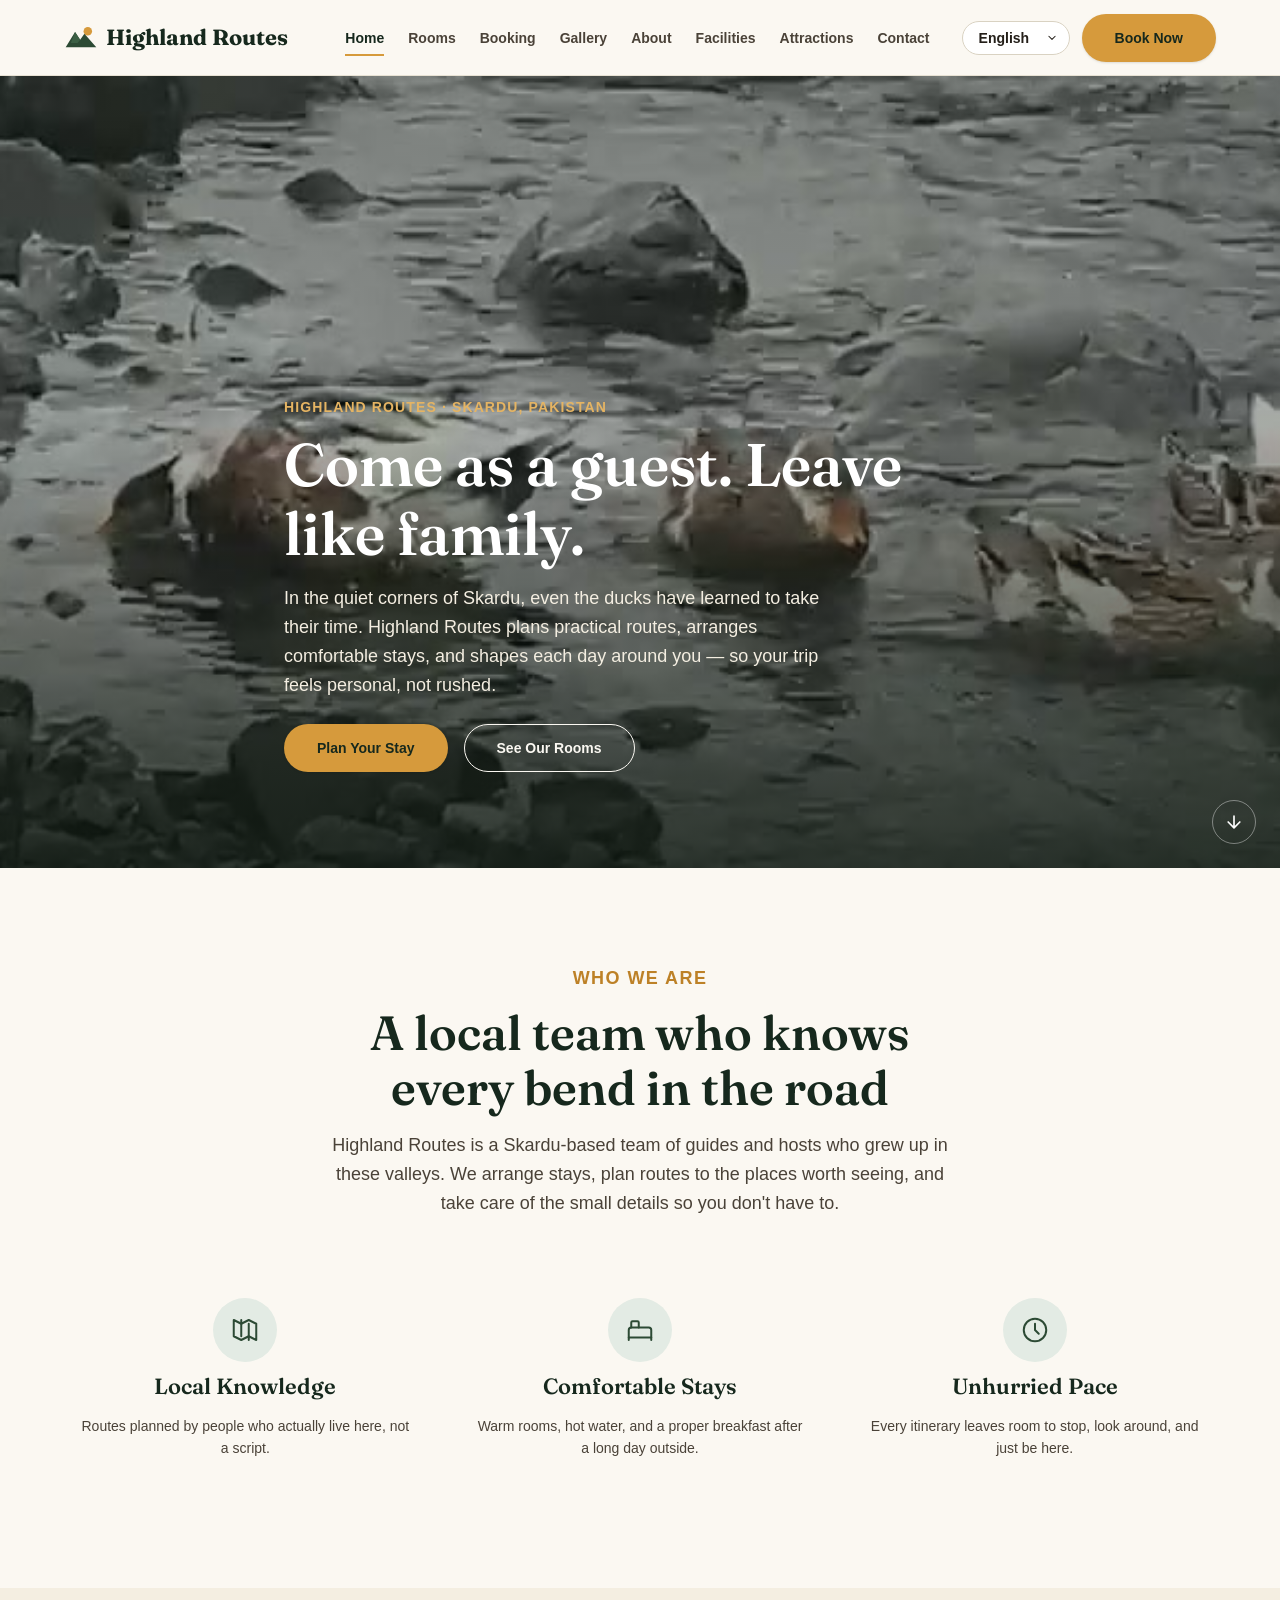
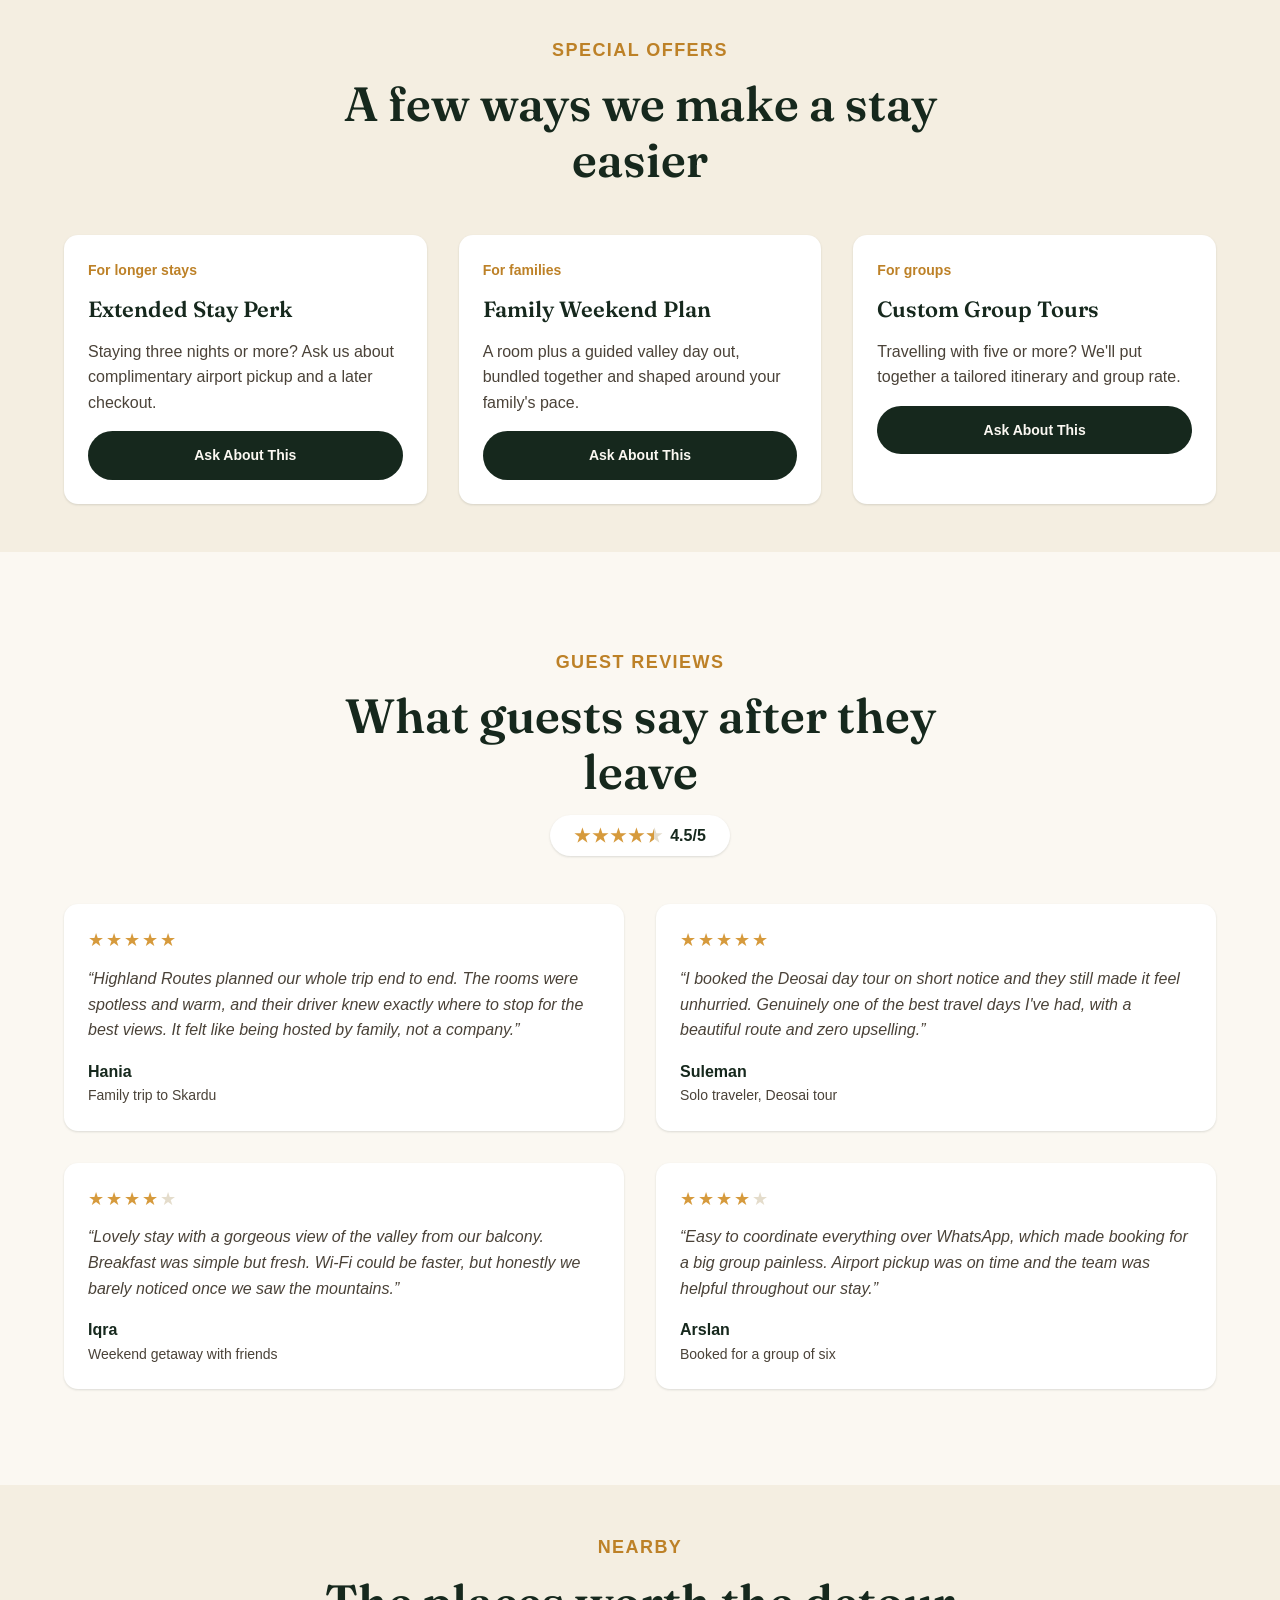
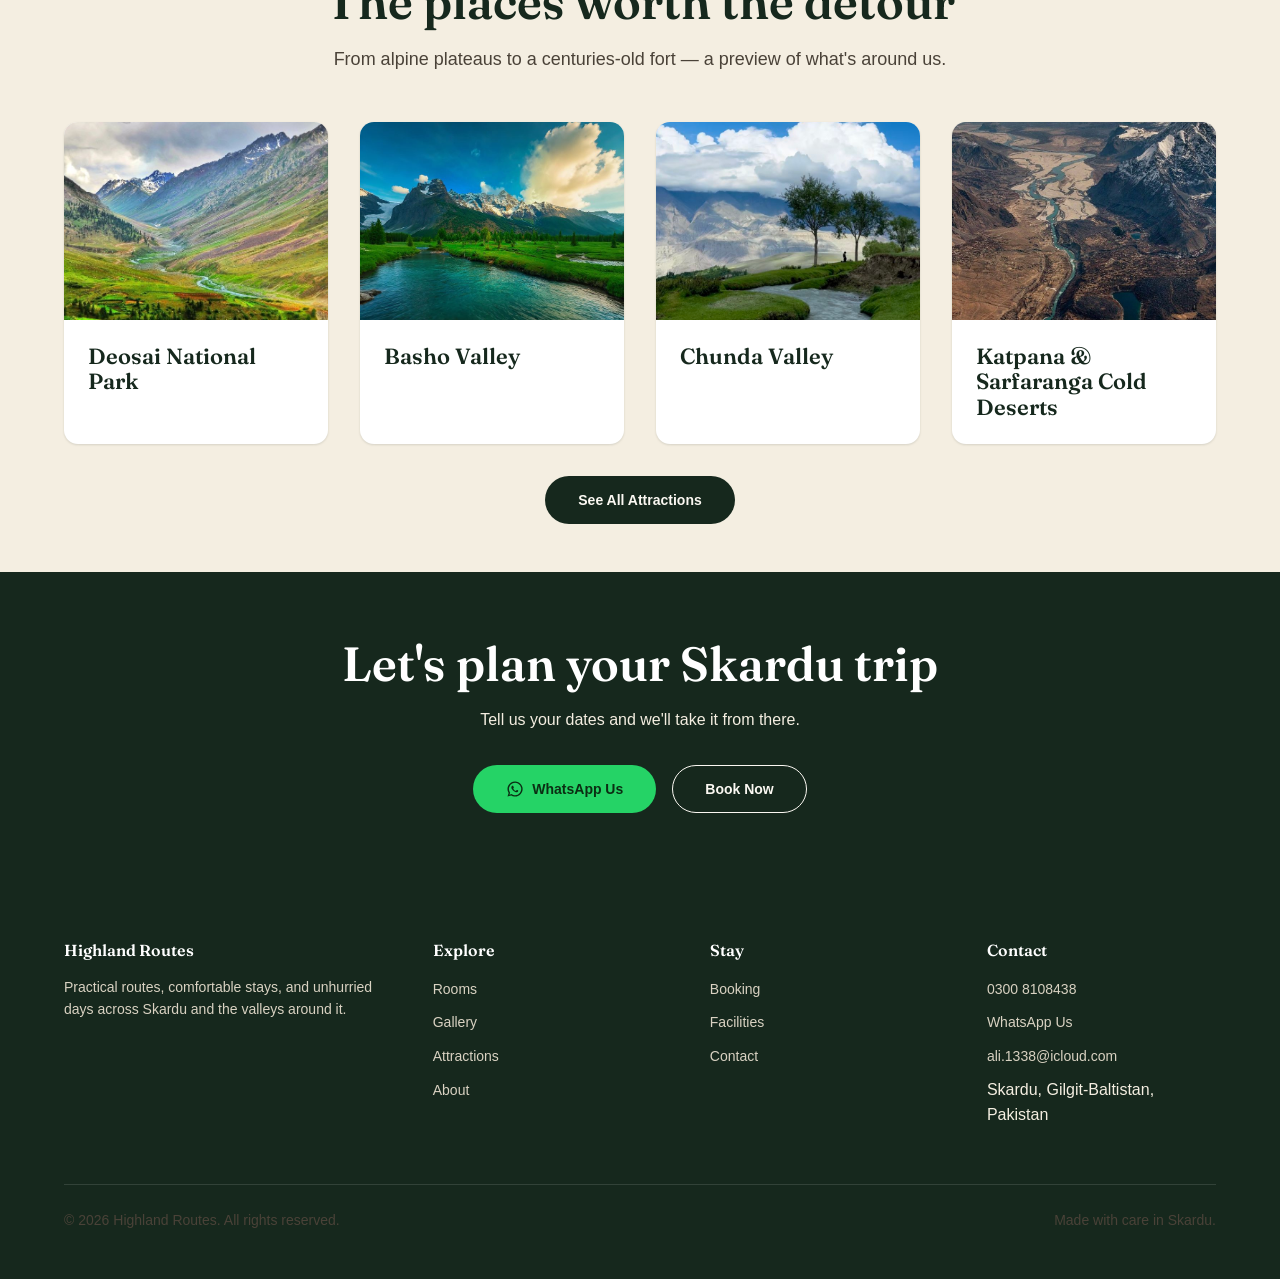
==== index.html @ 9295f73f "Add files via upload" ====
<!DOCTYPE html>
<html lang="en" dir="ltr">
<head>
<meta charset="UTF-8">
<meta name="viewport" content="width=device-width, initial-scale=1">
<title>Highland Routes — Skardu Tours &amp; Guesthouse, Gilgit-Baltistan</title>
<meta name="description" content="Highland Routes plans practical tours and comfortable stays across Skardu, Gilgit-Baltistan — from Deosai National Park to Upper Kachura Lake.">
<link rel="canonical" href="https://www.highlandroutes.example/index.html">
<meta property="og:type" content="website">
<meta property="og:site_name" content="Highland Routes">
<meta property="og:title" content="Highland Routes — Skardu Tours & Guesthouse, Gilgit-Baltistan">
<meta property="og:description" content="Highland Routes plans practical tours and comfortable stays across Skardu, Gilgit-Baltistan — from Deosai National Park to Upper Kachura Lake.">
<meta property="og:image" content="https://www.highlandroutes.example/assets/images/og/og-default.jpg">
<meta property="og:url" content="https://www.highlandroutes.example/index.html">
<meta property="og:locale" content="en_PK">
<meta name="twitter:card" content="summary_large_image">
<meta name="twitter:title" content="Highland Routes — Skardu Tours & Guesthouse, Gilgit-Baltistan">
<meta name="twitter:description" content="Highland Routes plans practical tours and comfortable stays across Skardu, Gilgit-Baltistan — from Deosai National Park to Upper Kachura Lake.">
<meta name="twitter:image" content="https://www.highlandroutes.example/assets/images/og/og-default.jpg">
<script type="application/ld+json">
{
  "@context": "https://schema.org",
  "@type": ["LodgingBusiness", "TravelAgency"],
  "name": "Highland Routes",
  "description": "Highland Routes plans practical tours and comfortable stays across Skardu, Gilgit-Baltistan.",
  "image": "https://www.highlandroutes.example/assets/images/og/og-default.jpg",
  "telephone": "+92-300-8108438",
  "email": "ali.1338@icloud.com",
  "priceRange": "$$",
  "address": {
    "@type": "PostalAddress",
    "addressLocality": "Skardu",
    "addressRegion": "Gilgit-Baltistan",
    "addressCountry": "PK"
  },
  "url": "https://www.highlandroutes.example/"
}
</script>
<link rel="icon" type="image/svg+xml" href="data:image/svg+xml,%3Csvg xmlns='http://www.w3.org/2000/svg' viewBox='0 0 40 40'%3E%3Crect width='40' height='40' rx='8' fill='%232c4a34'/%3E%3Cpath d='M4 30L15 14L20 21L25 15L36 30H4Z' fill='%23d69a3c'/%3E%3C/svg%3E">
<link rel="preconnect" href="https://fonts.googleapis.com">
<link rel="preconnect" href="https://fonts.gstatic.com" crossorigin>
<link href="https://fonts.googleapis.com/css2?family=Fraunces:opsz,wght@9..144,500;9..144,600;9..144,700&display=swap" rel="stylesheet">
<link rel="stylesheet" href="assets/css/variables.css">
<link rel="stylesheet" href="assets/css/base.css">
<link rel="stylesheet" href="assets/css/layout.css">
<link rel="stylesheet" href="assets/css/components.css">
<link rel="stylesheet" href="assets/css/animations.css">
<link rel="stylesheet" href="assets/css/rtl.css">
</head>
<body>

<!-- SHARED:HEADER:START -->
<a class="skip-link" href="#main" data-i18n="common.skipToContent">Skip to content</a>
<header class="site-header" id="site-header">
  <div class="container">
    <a href="index.html" class="brand">
      <svg class="brand-mark" viewBox="0 0 40 40" fill="none" xmlns="http://www.w3.org/2000/svg" aria-hidden="true">
        <circle cx="28" cy="12" r="5" fill="var(--color-amber-500)"></circle>
        <path d="M2 31L13 13L19 22L24 15L38 31H2Z" fill="var(--color-forest-700)"></path>
        <path d="M13 13L19 22L16 26L8 26L13 13Z" fill="var(--color-forest-600)"></path>
      </svg>
      <span data-i18n="common.siteName">Highland Routes</span>
    </a>

    <nav class="main-nav" id="main-nav">
      <ul class="nav-list">
        <li><a href="index.html" aria-current="page" data-i18n="nav.home">Home</a></li>
        <li><a href="rooms.html" data-i18n="nav.rooms">Rooms</a></li>
        <li><a href="booking.html" data-i18n="nav.booking">Booking</a></li>
        <li><a href="gallery.html" data-i18n="nav.gallery">Gallery</a></li>
        <li><a href="about.html" data-i18n="nav.about">About</a></li>
        <li><a href="facilities.html" data-i18n="nav.facilities">Facilities</a></li>
        <li><a href="attractions.html" data-i18n="nav.attractions">Attractions</a></li>
        <li><a href="contact.html" data-i18n="nav.contact">Contact</a></li>
      </ul>
      <div class="nav-actions">
        <select class="lang-select" id="lang-select" aria-label="Choose language">
          <option value="en">English</option>
          <option value="ur">اردو</option>
          <option value="pa">پنجابی</option>
          <option value="ps">پښتو</option>
          <option value="hi">हिन्दी</option>
          <option value="de">Deutsch</option>
          <option value="fr">Français</option>
          <option value="zh">中文</option>
          <option value="ar">العربية</option>
        </select>
        <a href="booking.html" class="btn btn-primary" data-i18n="common.bookNow">Book Now</a>
      </div>
    </nav>

    <button class="nav-toggle" id="nav-toggle" type="button" aria-expanded="false" aria-controls="main-nav" aria-label="Menu">
      <svg viewBox="0 0 24 24" fill="none" stroke="currentColor" stroke-width="2" stroke-linecap="round"><line x1="3" y1="6" x2="21" y2="6"></line><line x1="3" y1="12" x2="21" y2="12"></line><line x1="3" y1="18" x2="21" y2="18"></line></svg>
    </button>
  </div>
</header>
<!-- SHARED:HEADER:END -->

<main id="main">

  <section class="hero">
    <video class="hero-video" autoplay muted loop playsinline poster="assets/images/hero/hero-poster.jpg">
      <source src="assets/video/hero-ducks.mp4" type="video/mp4">
    </video>
    <div class="hero-overlay"></div>
    <div class="container hero-content hero-fade-in">
      <p class="eyebrow" data-i18n="home.heroEyebrow">Highland Routes · Skardu, Pakistan</p>
      <h1 data-i18n="home.heroHeadline">Come as a guest. Leave like family.</h1>
      <p class="hero-sub" data-i18n="home.heroSub">In the quiet corners of Skardu, even the ducks have learned to take their time. Highland Routes plans practical routes, arranges comfortable stays, and shapes each day around you — so your trip feels personal, not rushed.</p>
      <div class="hero-actions">
        <a href="booking.html" class="btn btn-primary" data-i18n="common.planStay">Plan Your Stay</a>
        <a href="rooms.html" class="btn btn-outline" data-i18n="common.seeRooms">See Our Rooms</a>
      </div>
    </div>
    <a href="#intro" class="scroll-cue" aria-label="Scroll down">
      <svg viewBox="0 0 24 24" fill="none" stroke="currentColor" stroke-width="2" stroke-linecap="round" stroke-linejoin="round"><path d="M12 5v14M5 12l7 7 7-7"></path></svg>
    </a>
  </section>

  <section class="section" id="intro">
    <div class="container">
      <div class="section-heading reveal">
        <p class="eyebrow" data-i18n="home.introEyebrow">Who we are</p>
        <h2 data-i18n="home.introTitle">A local team who knows every bend in the road</h2>
        <p data-i18n="home.introBody">Highland Routes is a Skardu-based team of guides and hosts who grew up in these valleys. We arrange stays, plan routes to the places worth seeing, and take care of the small details so you don't have to.</p>
      </div>
      <div class="grid grid-3">
        <div class="icon-tile reveal">
          <div class="icon-wrap">
            <svg viewBox="0 0 24 24" fill="none" stroke="currentColor" stroke-width="1.6" stroke-linecap="round" stroke-linejoin="round"><path d="M9 20l-6-3V4l6 3 6-3 6 3v13l-6-3-6 3z"></path><path d="M9 4v13M15 7v13"></path></svg>
          </div>
          <h4 data-i18n="home.value1Title">Local Knowledge</h4>
          <p data-i18n="home.value1Body">Routes planned by people who actually live here, not a script.</p>
        </div>
        <div class="icon-tile reveal reveal-delay-1">
          <div class="icon-wrap">
            <svg viewBox="0 0 24 24" fill="none" stroke="currentColor" stroke-width="1.6" stroke-linecap="round" stroke-linejoin="round"><path d="M3 18v-6a2 2 0 012-2h14a2 2 0 012 2v6"></path><path d="M3 18h18M5 10V6a1 1 0 011-1h4a1 1 0 011 1v4M3 18v2M21 18v2"></path></svg>
          </div>
          <h4 data-i18n="home.value2Title">Comfortable Stays</h4>
          <p data-i18n="home.value2Body">Warm rooms, hot water, and a proper breakfast after a long day outside.</p>
        </div>
        <div class="icon-tile reveal reveal-delay-2">
          <div class="icon-wrap">
            <svg viewBox="0 0 24 24" fill="none" stroke="currentColor" stroke-width="1.6" stroke-linecap="round" stroke-linejoin="round"><circle cx="12" cy="12" r="9"></circle><path d="M12 7v5l3 3"></path></svg>
          </div>
          <h4 data-i18n="home.value3Title">Unhurried Pace</h4>
          <p data-i18n="home.value3Body">Every itinerary leaves room to stop, look around, and just be here.</p>
        </div>
      </div>
    </div>
  </section>

  <section class="section section-tight" id="offers" style="background:var(--color-cream-100);">
    <div class="container">
      <div class="section-heading reveal">
        <p class="eyebrow" data-i18n="home.offersEyebrow">Special Offers</p>
        <h2 data-i18n="home.offersTitle">A few ways we make a stay easier</h2>
      </div>
      <div class="grid grid-3">
        <div class="card reveal">
          <div class="card-body">
            <p class="card-eyebrow" data-i18n="home.offer1Eyebrow">For longer stays</p>
            <h4 data-i18n="home.offer1Title">Extended Stay Perk</h4>
            <p data-i18n="home.offer1Body">Staying three nights or more? Ask us about complimentary airport pickup and a later checkout.</p>
            <a href="contact.html" class="btn btn-dark btn-block" data-i18n="common.askUs">Ask About This</a>
          </div>
        </div>
        <div class="card reveal reveal-delay-1">
          <div class="card-body">
            <p class="card-eyebrow" data-i18n="home.offer2Eyebrow">For families</p>
            <h4 data-i18n="home.offer2Title">Family Weekend Plan</h4>
            <p data-i18n="home.offer2Body">A room plus a guided valley day out, bundled together and shaped around your family's pace.</p>
            <a href="contact.html" class="btn btn-dark btn-block" data-i18n="common.askUs">Ask About This</a>
          </div>
        </div>
        <div class="card reveal reveal-delay-2">
          <div class="card-body">
            <p class="card-eyebrow" data-i18n="home.offer3Eyebrow">For groups</p>
            <h4 data-i18n="home.offer3Title">Custom Group Tours</h4>
            <p data-i18n="home.offer3Body">Travelling with five or more? We'll put together a tailored itinerary and group rate.</p>
            <a href="contact.html" class="btn btn-dark btn-block" data-i18n="common.askUs">Ask About This</a>
          </div>
        </div>
      </div>
    </div>
  </section>

  <section class="section" id="reviews">
    <div class="container">
      <div class="section-heading reveal">
        <p class="eyebrow" data-i18n="home.reviewsEyebrow">Guest Reviews</p>
        <h2 data-i18n="home.reviewsTitle">What guests say after they leave</h2>
        <div class="rating-badge" id="rating-summary">
          <span class="stars" id="rating-stars"></span>
          <span><span id="rating-number">4.5</span>/5</span>
        </div>
      </div>
      <div class="grid grid-2" id="reviews-grid"></div>
    </div>
  </section>

  <section class="section section-tight" id="attractions-teaser" style="background:var(--color-cream-100);">
    <div class="container">
      <div class="section-heading reveal">
        <p class="eyebrow" data-i18n="home.attractionsEyebrow">Nearby</p>
        <h2 data-i18n="home.attractionsTitle">The places worth the detour</h2>
        <p data-i18n="home.attractionsBody">From alpine plateaus to a centuries-old fort — a preview of what's around us.</p>
      </div>
      <div class="grid grid-4" id="attractions-teaser-grid"></div>
      <div style="text-align:center; margin-top: var(--space-6);">
        <a href="attractions.html" class="btn btn-dark" data-i18n="common.seeAllAttractions">See All Attractions</a>
      </div>
    </div>
  </section>

  <section class="cta-band">
    <div class="container reveal">
      <h2 data-i18n="home.ctaTitle">Let's plan your Skardu trip</h2>
      <p data-i18n="home.ctaBody">Tell us your dates and we'll take it from there.</p>
      <div class="hero-actions" style="justify-content:center;">
        <a href="https://wa.me/923008108438" target="_blank" rel="noopener" class="btn btn-whatsapp">
          <svg viewBox="0 0 24 24" fill="currentColor"><path d="M12 2a10 10 0 00-8.5 15.2L2 22l4.9-1.5A10 10 0 1012 2zm0 18.2a8.2 8.2 0 01-4.2-1.2l-.3-.2-3 1 1-2.9-.2-.3A8.2 8.2 0 1112 20.2zm4.5-6.1c-.2-.1-1.4-.7-1.7-.8-.2-.1-.4-.1-.6.1-.2.2-.6.8-.8 1-.1.2-.3.2-.5.1-.2-.1-1-.4-1.9-1.2-.7-.6-1.2-1.4-1.3-1.6-.1-.2 0-.4.1-.5l.4-.4c.1-.1.2-.3.2-.4.1-.2 0-.3 0-.4-.1-.1-.6-1.4-.8-1.9-.2-.5-.4-.4-.6-.4h-.5c-.2 0-.4.1-.6.3-.2.2-.8.8-.8 1.9 0 1.1.8 2.2.9 2.4.1.2 1.6 2.4 3.8 3.4.5.2.9.4 1.3.5.5.2 1 .1 1.4.1.4-.1 1.4-.6 1.6-1.1.2-.5.2-1 .1-1.1-.1-.1-.2-.2-.5-.3z"></path></svg>
          <span data-i18n="common.whatsappUs">WhatsApp Us</span>
        </a>
        <a href="booking.html" class="btn btn-outline" data-i18n="common.bookNow">Book Now</a>
      </div>
    </div>
  </section>

</main>

<!-- SHARED:FOOTER:START -->
<footer class="site-footer">
  <div class="container">
    <div class="footer-grid">
      <div>
        <h4 data-i18n="common.siteName">Highland Routes</h4>
        <p data-i18n="footer.blurb">Practical routes, comfortable stays, and unhurried days across Skardu and the valleys around it.</p>
      </div>
      <div>
        <h4 data-i18n="footer.explore">Explore</h4>
        <ul class="footer-links">
          <li><a href="rooms.html" data-i18n="nav.rooms">Rooms</a></li>
          <li><a href="gallery.html" data-i18n="nav.gallery">Gallery</a></li>
          <li><a href="attractions.html" data-i18n="nav.attractions">Attractions</a></li>
          <li><a href="about.html" data-i18n="nav.about">About</a></li>
        </ul>
      </div>
      <div>
        <h4 data-i18n="footer.stay">Stay</h4>
        <ul class="footer-links">
          <li><a href="booking.html" data-i18n="nav.booking">Booking</a></li>
          <li><a href="facilities.html" data-i18n="nav.facilities">Facilities</a></li>
          <li><a href="contact.html" data-i18n="nav.contact">Contact</a></li>
        </ul>
      </div>
      <div>
        <h4 data-i18n="footer.contact">Contact</h4>
        <ul class="footer-links">
          <li><a href="tel:+923008108438" class="keep-ltr">0300 8108438</a></li>
          <li><a href="https://wa.me/923008108438" target="_blank" rel="noopener" data-i18n="common.whatsappUs">WhatsApp Us</a></li>
          <li><a href="mailto:ali.1338@icloud.com" class="keep-ltr">ali.1338@icloud.com</a></li>
          <li data-i18n="footer.location">Skardu, Gilgit-Baltistan, Pakistan</li>
        </ul>
      </div>
    </div>
    <div class="footer-bottom">
      <p>&copy; <span id="footer-year">2026</span> <span data-i18n="common.siteName">Highland Routes</span>. <span data-i18n="footer.rights">All rights reserved.</span></p>
      <p data-i18n="footer.madeWith">Made with care in Skardu.</p>
    </div>
  </div>
</footer>
<!-- SHARED:FOOTER:END -->

<script src="assets/js/site-config.js"></script>
<script src="assets/js/data/rooms-data.js"></script>
<script src="assets/js/data/attractions-data.js"></script>
<script src="assets/js/data/reviews-data.js"></script>
<script src="assets/js/media-helpers.js"></script>
<script src="assets/js/reviews.js"></script>
<script src="assets/js/attractions.js"></script>
<script src="assets/js/main.js"></script>
<script src="assets/js/i18n/en.js"></script>
<script src="assets/js/i18n/ur.js"></script>
<script src="assets/js/i18n/pa.js"></script>
<script src="assets/js/i18n/ps.js"></script>
<script src="assets/js/i18n/hi.js"></script>
<script src="assets/js/i18n/de.js"></script>
<script src="assets/js/i18n/fr.js"></script>
<script src="assets/js/i18n/zh.js"></script>
<script src="assets/js/i18n/ar.js"></script>
<script src="assets/js/i18n.js"></script>
</body>
</html>
---- assets/css/variables.css ----
:root {
  /* Brand palette — deep alpine forest + warm sunset amber + cream */
  --color-forest-900: #16281d;
  --color-forest-800: #1f3627;
  --color-forest-700: #2c4a34;
  --color-forest-600: #3b5f44;
  --color-forest-500: #4f7859;
  --color-forest-100: #e3ebe4;

  --color-amber-700: #9c6a1f;
  --color-amber-600: #bd8127;
  --color-amber-500: #d69a3c;
  --color-amber-400: #e5b463;
  --color-amber-100: #faf0dd;

  --color-cream-50: #fbf8f2;
  --color-cream-100: #f4eee1;
  --color-cream-200: #ece3d0;

  --color-ink-900: #241f19;
  --color-ink-700: #4a4238;
  --color-ink-500: #6f6656;
  --color-stone-300: #d9d2c2;
  --color-stone-200: #e8e2d4;

  --color-white: #ffffff;
  --color-success: #3b6b4a;
  --color-star: #d69a3c;
  --color-star-empty: #e4dccb;

  /* Typography */
  --font-display: "Fraunces", Georgia, "Iowan Old Style", "Palatino Linotype", serif;
  --font-body: -apple-system, BlinkMacSystemFont, "Segoe UI", Roboto, Helvetica, Arial, sans-serif;

  --fs-sm: 0.875rem;
  --fs-base: 1rem;
  --fs-md: 1.125rem;
  --fs-lg: 1.375rem;
  --fs-xl: 1.75rem;
  --fs-2xl: 2.25rem;
  --fs-3xl: 3rem;
  --fs-4xl: 3.75rem;

  /* Spacing scale (4px base) */
  --space-1: 0.25rem;
  --space-2: 0.5rem;
  --space-3: 0.75rem;
  --space-4: 1rem;
  --space-5: 1.5rem;
  --space-6: 2rem;
  --space-7: 3rem;
  --space-8: 4rem;
  --space-9: 6rem;
  --space-10: 8rem;

  /* Shape */
  --radius-sm: 8px;
  --radius-md: 14px;
  --radius-lg: 24px;
  --radius-full: 999px;

  /* Shadow — warm-tinted, never pure black */
  --shadow-sm: 0 1px 3px rgba(22, 40, 29, 0.08), 0 1px 2px rgba(22, 40, 29, 0.06);
  --shadow-md: 0 8px 24px rgba(22, 40, 29, 0.10), 0 2px 6px rgba(22, 40, 29, 0.06);
  --shadow-lg: 0 20px 48px rgba(22, 40, 29, 0.16), 0 6px 16px rgba(22, 40, 29, 0.08);

  /* Layout */
  --container-max: 1200px;
  --header-height: 76px;
  --transition-fast: 160ms ease;
  --transition-base: 260ms ease;
  --transition-slow: 420ms cubic-bezier(0.22, 1, 0.36, 1);
}
---- assets/css/base.css ----
*, *::before, *::after {
  box-sizing: border-box;
}

html {
  scroll-behavior: smooth;
}

body {
  margin: 0;
  font-family: var(--font-body);
  font-size: var(--fs-base);
  line-height: 1.6;
  color: var(--color-ink-900);
  background: var(--color-cream-50);
  -webkit-font-smoothing: antialiased;
  text-rendering: optimizeLegibility;
}

img, video {
  max-width: 100%;
  display: block;
}

h1, h2, h3, h4 {
  font-family: var(--font-display);
  font-weight: 600;
  line-height: 1.15;
  margin: 0 0 var(--space-4);
  color: var(--color-forest-900);
}

h1 { font-size: var(--fs-4xl); }
h2 { font-size: var(--fs-3xl); }
h3 { font-size: var(--fs-2xl); }
h4 { font-size: var(--fs-lg); }

p {
  margin: 0 0 var(--space-4);
  color: var(--color-ink-700);
}

a {
  color: var(--color-forest-700);
  text-decoration: none;
}

a:hover {
  color: var(--color-amber-600);
}

ul, ol {
  margin: 0;
  padding: 0;
  list-style: none;
}

button {
  font-family: inherit;
  cursor: pointer;
}

label {
  display: block;
  font-size: var(--fs-sm);
  font-weight: 600;
  color: var(--color-forest-800);
  margin-bottom: var(--space-2);
}

input, select, textarea {
  font-family: inherit;
  font-size: var(--fs-base);
}

:focus-visible {
  outline: 3px solid var(--color-amber-500);
  outline-offset: 2px;
}

.container {
  width: 100%;
  max-width: var(--container-max);
  margin-inline: auto;
  padding-inline: var(--space-5);
}

.section {
  padding-block: var(--space-9);
}

.section-tight {
  padding-block: var(--space-7);
}

.eyebrow {
  display: inline-block;
  font-family: var(--font-body);
  font-size: var(--fs-sm);
  font-weight: 700;
  letter-spacing: 0.08em;
  text-transform: uppercase;
  color: var(--color-amber-600);
  margin-bottom: var(--space-3);
}

.section-heading {
  max-width: 640px;
  margin-inline: auto;
  text-align: center;
  margin-bottom: var(--space-7);
}

.section-heading p {
  font-size: var(--fs-md);
}

.visually-hidden {
  position: absolute;
  width: 1px;
  height: 1px;
  padding: 0;
  margin: -1px;
  overflow: hidden;
  clip: rect(0, 0, 0, 0);
  white-space: nowrap;
  border: 0;
}

.skip-link {
  position: absolute;
  inset-inline-start: var(--space-3);
  top: -60px;
  background: var(--color-forest-900);
  color: var(--color-white);
  padding: var(--space-3) var(--space-5);
  border-radius: var(--radius-sm);
  z-index: 200;
  transition: top var(--transition-fast);
}

.skip-link:focus {
  top: var(--space-3);
}

/* RTL: flip anything not already handled by logical properties */
[dir="rtl"] body {
  direction: rtl;
}
---- assets/css/layout.css ----
/* ===== Header ===== */
.site-header {
  position: sticky;
  top: 0;
  z-index: 100;
  height: var(--header-height);
  display: flex;
  align-items: center;
  transition: box-shadow var(--transition-base);
}

/* Backdrop blur lives on a pseudo-element, not .site-header itself, because
   backdrop-filter/filter/transform on an element creates a new containing
   block for any position:fixed descendant (like the mobile .main-nav
   dropdown) — that would trap it inside the header's own small box instead
   of covering the viewport. Keeping the filter off .site-header avoids that. */
.site-header::before {
  content: "";
  position: absolute;
  inset: 0;
  z-index: -1;
  background: rgba(251, 248, 242, 0.92);
  backdrop-filter: saturate(160%) blur(10px);
  -webkit-backdrop-filter: saturate(160%) blur(10px);
  border-bottom: 1px solid var(--color-stone-200);
}

.site-header.is-scrolled {
  box-shadow: var(--shadow-sm);
}

.site-header .container {
  display: flex;
  align-items: center;
  justify-content: space-between;
  gap: var(--space-5);
}

.brand {
  display: flex;
  align-items: center;
  gap: var(--space-2);
  font-family: var(--font-display);
  font-size: var(--fs-lg);
  font-weight: 700;
  color: var(--color-forest-900);
  white-space: nowrap;
}

.brand-mark {
  width: 34px;
  height: 34px;
  flex-shrink: 0;
}

.main-nav {
  display: flex;
  align-items: center;
  gap: var(--space-6);
}

.nav-list {
  display: flex;
  align-items: center;
  gap: var(--space-5);
}

.nav-list a {
  font-size: var(--fs-sm);
  font-weight: 600;
  color: var(--color-ink-700);
  padding: var(--space-2) 0;
  position: relative;
}

.nav-list a::after {
  content: "";
  position: absolute;
  inset-inline-start: 0;
  bottom: -2px;
  width: 0;
  height: 2px;
  background: var(--color-amber-500);
  transition: width var(--transition-base);
}

.nav-list a:hover::after,
.nav-list a[aria-current="page"]::after {
  width: 100%;
}

.nav-list a[aria-current="page"] {
  color: var(--color-forest-900);
}

.nav-actions {
  display: flex;
  align-items: center;
  gap: var(--space-3);
}

.lang-select {
  appearance: none;
  background: var(--color-white) url("data:image/svg+xml;utf8,<svg xmlns='http://www.w3.org/2000/svg' viewBox='0 0 20 20' fill='%23241f19'><path d='M5.5 7.5l4.5 4.5 4.5-4.5' stroke='%23241f19' stroke-width='1.5' fill='none' stroke-linecap='round' stroke-linejoin='round'/></svg>") no-repeat right 10px center;
  background-size: 14px;
  border: 1px solid var(--color-stone-300);
  border-radius: var(--radius-full);
  padding: var(--space-2) var(--space-6) var(--space-2) var(--space-4);
  font-size: var(--fs-sm);
  font-weight: 600;
  color: var(--color-ink-900);
}

[dir="rtl"] .lang-select {
  background-position: left 10px center;
  padding: var(--space-2) var(--space-4) var(--space-2) var(--space-6);
}

.nav-toggle {
  display: none;
  width: 44px;
  height: 44px;
  align-items: center;
  justify-content: center;
  background: none;
  border: none;
  color: var(--color-forest-900);
}

.nav-toggle svg { width: 26px; height: 26px; }

/* ===== Footer ===== */
.site-footer {
  background: var(--color-forest-900);
  color: var(--color-cream-100);
  padding-block: var(--space-8) var(--space-6);
}

.footer-grid {
  display: grid;
  grid-template-columns: 1.4fr 1fr 1fr 1fr;
  gap: var(--space-7);
  margin-bottom: var(--space-7);
}

.footer-grid h4 {
  color: var(--color-white);
  font-size: var(--fs-base);
  margin-bottom: var(--space-4);
}

.footer-grid p, .footer-grid a {
  color: var(--color-stone-300);
  font-size: var(--fs-sm);
}

.footer-grid a:hover { color: var(--color-amber-400); }

.footer-links li { margin-bottom: var(--space-2); }

.footer-bottom {
  border-top: 1px solid rgba(255, 255, 255, 0.12);
  padding-top: var(--space-5);
  display: flex;
  justify-content: space-between;
  flex-wrap: wrap;
  gap: var(--space-3);
  font-size: var(--fs-sm);
  color: var(--color-stone-300);
}

/* ===== Grids ===== */
.grid {
  display: grid;
  gap: var(--space-6);
}

.grid-2 { grid-template-columns: repeat(2, 1fr); }
.grid-3 { grid-template-columns: repeat(3, 1fr); }
.grid-4 { grid-template-columns: repeat(4, 1fr); }

.split {
  display: grid;
  grid-template-columns: 1fr 1fr;
  gap: var(--space-8);
  align-items: center;
}

/* ===== Responsive ===== */
@media (max-width: 960px) {
  .footer-grid { grid-template-columns: 1fr 1fr; }
  .grid-4 { grid-template-columns: repeat(2, 1fr); }
  .grid-3 { grid-template-columns: repeat(2, 1fr); }
}

@media (max-width: 760px) {
  .main-nav {
    position: fixed;
    inset: var(--header-height) 0 0 0;
    background: var(--color-cream-50);
    flex-direction: column;
    align-items: stretch;
    padding: var(--space-6) var(--space-5);
    transform: translateY(-12px);
    opacity: 0;
    visibility: hidden;
    transition: opacity var(--transition-base), transform var(--transition-base), visibility var(--transition-base);
    overflow-y: auto;
  }

  .main-nav.is-open {
    opacity: 1;
    transform: translateY(0);
    visibility: visible;
  }

  .nav-list {
    flex-direction: column;
    align-items: stretch;
    gap: 0;
  }

  .nav-list a {
    display: block;
    padding: var(--space-4) 0;
    border-bottom: 1px solid var(--color-stone-200);
    font-size: var(--fs-md);
  }

  .nav-actions {
    margin-top: var(--space-5);
    justify-content: flex-start;
  }

  .nav-toggle { display: inline-flex; }

  .footer-grid { grid-template-columns: 1fr; gap: var(--space-6); }
  .grid-4, .grid-3, .grid-2 { grid-template-columns: 1fr; }
  .split { grid-template-columns: 1fr; gap: var(--space-6); }

  h1 { font-size: var(--fs-3xl); }
  h2 { font-size: var(--fs-2xl); }
}
---- assets/css/components.css ----
/* ===== Buttons ===== */
.btn {
  display: inline-flex;
  align-items: center;
  justify-content: center;
  gap: var(--space-2);
  font-size: var(--fs-sm);
  font-weight: 700;
  padding: var(--space-3) var(--space-6);
  border-radius: var(--radius-full);
  border: 1px solid transparent;
  transition: transform var(--transition-fast), box-shadow var(--transition-fast), background var(--transition-fast), color var(--transition-fast);
  white-space: nowrap;
}

.btn:hover { transform: translateY(-1px); }
.btn svg { width: 18px; height: 18px; }

.btn-primary {
  background: var(--color-amber-500);
  color: var(--color-forest-900);
  box-shadow: var(--shadow-sm);
}

.btn-primary:hover {
  background: var(--color-amber-600);
  color: var(--color-forest-900);
  box-shadow: var(--shadow-md);
}

.btn-outline {
  background: transparent;
  border-color: currentColor;
  color: var(--color-cream-50);
}

.btn-outline:hover { color: var(--color-amber-400); }

.btn-dark {
  background: var(--color-forest-900);
  color: var(--color-cream-50);
}

.btn-dark:hover { background: var(--color-forest-700); color: var(--color-white); }

.btn-whatsapp {
  background: #25D366;
  color: #0b2e13;
}

.btn-whatsapp:hover { background: #1ebe5b; color: #0b2e13; }

.btn-block { width: 100%; }

/* ===== Cards ===== */
.card {
  background: var(--color-white);
  border-radius: var(--radius-md);
  overflow: hidden;
  box-shadow: var(--shadow-sm);
  transition: box-shadow var(--transition-base), transform var(--transition-base);
}

.card:hover {
  box-shadow: var(--shadow-md);
  transform: translateY(-4px);
}

.card-body {
  padding: var(--space-5);
}

.card-eyebrow {
  font-size: var(--fs-sm);
  color: var(--color-amber-600);
  font-weight: 700;
}

/* ===== Placeholder photo (unified: rooms / gallery / attractions) ===== */
.placeholder-photo,
.img-missing {
  position: relative;
  display: flex;
  align-items: center;
  justify-content: center;
  flex-direction: column;
  gap: var(--space-2);
  background: linear-gradient(135deg, var(--color-forest-100) 0%, var(--color-amber-100) 100%);
  color: var(--color-forest-600);
  min-height: 220px;
  text-align: center;
  padding: var(--space-4);
}

.placeholder-photo svg, .img-missing svg {
  width: 40px;
  height: 40px;
  opacity: 0.6;
}

.placeholder-photo span, .img-missing span {
  font-size: var(--fs-sm);
  font-weight: 600;
  color: var(--color-forest-700);
}

.media-frame {
  position: relative;
  width: 100%;
  aspect-ratio: 4 / 3;
  overflow: hidden;
  background: var(--color-stone-200);
}

.media-frame img {
  width: 100%;
  height: 100%;
  object-fit: cover;
  transition: transform var(--transition-slow);
}

.media-frame:hover img { transform: scale(1.05); }

.media-frame.img-missing img { display: none; }

.media-frame .placeholder-fallback {
  display: none;
  position: absolute;
  inset: 0;
}

.media-frame.img-missing .placeholder-fallback {
  display: flex;
}

/* ===== Star ratings ===== */
.stars {
  display: inline-flex;
  align-items: center;
  gap: 2px;
  color: var(--color-star);
  font-size: var(--fs-md);
  line-height: 1;
}

.stars .star-empty { color: var(--color-star-empty); }

.star-half {
  position: relative;
  display: inline-block;
  color: var(--color-star-empty);
}

.star-half::before {
  content: "★";
  position: absolute;
  inset-inline-start: 0;
  width: 50%;
  overflow: hidden;
  color: var(--color-star);
}

.rating-badge {
  display: inline-flex;
  align-items: center;
  gap: var(--space-2);
  background: var(--color-white);
  border-radius: var(--radius-full);
  padding: var(--space-2) var(--space-5);
  box-shadow: var(--shadow-sm);
  font-weight: 700;
  color: var(--color-forest-900);
}

/* ===== Badges / pills ===== */
.badge {
  display: inline-flex;
  align-items: center;
  gap: var(--space-1);
  background: var(--color-forest-100);
  color: var(--color-forest-700);
  font-size: var(--fs-sm);
  font-weight: 600;
  padding: var(--space-1) var(--space-4);
  border-radius: var(--radius-full);
}

.badge-amber {
  background: var(--color-amber-100);
  color: var(--color-amber-700);
}

/* ===== Facility / icon grid ===== */
.icon-tile {
  display: flex;
  flex-direction: column;
  align-items: center;
  text-align: center;
  gap: var(--space-3);
  padding: var(--space-6) var(--space-4);
}

.icon-tile .icon-wrap {
  width: 64px;
  height: 64px;
  display: flex;
  align-items: center;
  justify-content: center;
  border-radius: var(--radius-full);
  background: var(--color-forest-100);
  color: var(--color-forest-700);
}

.icon-tile .icon-wrap svg { width: 30px; height: 30px; }

.icon-tile h4 { margin-bottom: var(--space-1); }
.icon-tile p { font-size: var(--fs-sm); margin: 0; }

/* ===== Accordion (Nearby Attractions) ===== */
.accordion-item {
  border-bottom: 1px solid var(--color-stone-200);
}

.accordion-item:first-child { border-top: 1px solid var(--color-stone-200); }

.accordion-trigger {
  width: 100%;
  display: flex;
  align-items: center;
  justify-content: space-between;
  gap: var(--space-4);
  background: none;
  border: none;
  padding: var(--space-5) var(--space-2);
  text-align: start;
  font-family: var(--font-display);
  font-size: var(--fs-lg);
  color: var(--color-forest-900);
}

.accordion-trigger:hover { color: var(--color-amber-600); }

.accordion-trigger .chevron {
  width: 22px;
  height: 22px;
  flex-shrink: 0;
  transition: transform var(--transition-base);
}

.accordion-trigger[aria-expanded="true"] .chevron {
  transform: rotate(180deg);
}

.accordion-panel {
  overflow: hidden;
  display: grid;
  grid-template-columns: 280px 1fr;
  gap: var(--space-6);
  align-items: center;
  padding: 0 var(--space-2) var(--space-6);
}

/* Higher specificity than .accordion-panel so the hidden attribute (set via
   JS: panel.hidden = true) actually wins instead of being overridden by the
   display:grid rule above. */
.accordion-panel[hidden] {
  display: none;
}

.accordion-panel .media-frame {
  border-radius: var(--radius-md);
  aspect-ratio: 4 / 3;
}

@media (max-width: 760px) {
  .accordion-panel { grid-template-columns: 1fr; }
}

/* ===== Gallery / Lightbox ===== */
.gallery-tabs {
  display: flex;
  flex-wrap: wrap;
  gap: var(--space-3);
  justify-content: center;
  margin-bottom: var(--space-7);
}

.gallery-tab {
  background: var(--color-white);
  border: 1px solid var(--color-stone-300);
  border-radius: var(--radius-full);
  padding: var(--space-2) var(--space-5);
  font-size: var(--fs-sm);
  font-weight: 600;
  color: var(--color-ink-700);
}

.gallery-tab[aria-pressed="true"] {
  background: var(--color-forest-900);
  border-color: var(--color-forest-900);
  color: var(--color-white);
}

.gallery-grid {
  display: grid;
  grid-template-columns: repeat(3, 1fr);
  gap: var(--space-4);
}

.gallery-grid button.media-frame {
  border: none;
  padding: 0;
  border-radius: var(--radius-md);
  cursor: zoom-in;
}

@media (max-width: 760px) {
  .gallery-grid { grid-template-columns: repeat(2, 1fr); }
}

.lightbox {
  position: fixed;
  inset: 0;
  background: rgba(22, 24, 21, 0.92);
  display: none;
  align-items: center;
  justify-content: center;
  z-index: 300;
  padding: var(--space-6);
}

.lightbox.is-open { display: flex; }

.lightbox img {
  max-width: min(90vw, 1100px);
  max-height: 82vh;
  border-radius: var(--radius-sm);
  box-shadow: var(--shadow-lg);
}

.lightbox-close, .lightbox-prev, .lightbox-next {
  position: absolute;
  background: rgba(255, 255, 255, 0.12);
  color: var(--color-white);
  border: none;
  width: 48px;
  height: 48px;
  border-radius: var(--radius-full);
  display: flex;
  align-items: center;
  justify-content: center;
}

.lightbox-close:hover, .lightbox-prev:hover, .lightbox-next:hover {
  background: rgba(255, 255, 255, 0.24);
}

.lightbox-close { top: var(--space-5); inset-inline-end: var(--space-5); }
.lightbox-prev { inset-inline-start: var(--space-5); top: 50%; transform: translateY(-50%); }
.lightbox-next { inset-inline-end: var(--space-5); top: 50%; transform: translateY(-50%); }
.lightbox-close svg, .lightbox-prev svg, .lightbox-next svg { width: 22px; height: 22px; }

/* ===== Hero ===== */
.hero {
  position: relative;
  height: min(88vh, 820px);
  min-height: 520px;
  display: flex;
  align-items: flex-end;
  overflow: hidden;
  background: var(--color-forest-900);
}

.hero-video {
  position: absolute;
  inset: 0;
  width: 100%;
  height: 100%;
  object-fit: cover;
}

.hero-overlay {
  position: absolute;
  inset: 0;
  background:
    linear-gradient(0deg, rgba(16, 26, 19, 0.86) 0%, rgba(16, 26, 19, 0.35) 55%, rgba(16, 26, 19, 0.45) 100%);
}

.hero-content {
  position: relative;
  z-index: 2;
  color: var(--color-white);
  padding-bottom: var(--space-9);
  max-width: 760px;
}

.hero-content .eyebrow { color: var(--color-amber-400); }

.hero-content h1 {
  color: var(--color-white);
  font-size: var(--fs-4xl);
}

.hero-sub {
  color: var(--color-cream-100);
  font-size: var(--fs-md);
  max-width: 560px;
}

.hero-actions {
  display: flex;
  gap: var(--space-4);
  flex-wrap: wrap;
  margin-top: var(--space-5);
}

.scroll-cue {
  position: absolute;
  bottom: var(--space-5);
  inset-inline-end: var(--space-5);
  z-index: 2;
  width: 44px;
  height: 44px;
  border-radius: var(--radius-full);
  border: 1px solid rgba(255, 255, 255, 0.4);
  display: flex;
  align-items: center;
  justify-content: center;
  color: var(--color-white);
  animation: scrollCueBounce 2.4s ease-in-out infinite;
}

.scroll-cue svg { width: 20px; height: 20px; }

@keyframes scrollCueBounce {
  0%, 100% { transform: translateY(0); }
  50% { transform: translateY(6px); }
}

@media (max-width: 760px) {
  .hero { height: min(92vh, 720px); align-items: flex-end; }
  .hero-content h1 { font-size: var(--fs-3xl); }
  .scroll-cue { display: none; }
}

/* ===== CTA band ===== */
.cta-band {
  background: var(--color-forest-900);
  color: var(--color-white);
  text-align: center;
  padding-block: var(--space-8);
}

.cta-band h2 { color: var(--color-white); }
.cta-band p { color: var(--color-cream-100); margin-bottom: var(--space-6); }

/* ===== Inner-page banner (About, Rooms, Gallery, Facilities, Attractions, Booking, Contact) ===== */
.page-banner {
  background: linear-gradient(120deg, var(--color-forest-800), var(--color-forest-600));
  color: var(--color-white);
  padding-block: var(--space-8) var(--space-7);
  text-align: center;
}

.page-banner .eyebrow { color: var(--color-amber-400); }
.page-banner h1 { color: var(--color-white); margin-bottom: 0; }

.page-banner-sub {
  color: var(--color-cream-100);
  max-width: 640px;
  margin: var(--space-3) auto 0;
}

/* ===== About — story typography ===== */
.story-block { max-width: 760px; margin-inline: auto; }

.story-lead {
  font-family: var(--font-display);
  font-size: var(--fs-xl);
  color: var(--color-forest-900);
  line-height: 1.5;
}

/* ===== Rooms ===== */
.room-meta {
  font-size: var(--fs-sm);
  color: var(--color-amber-600);
  font-weight: 600;
  margin-bottom: var(--space-3);
}

.room-facilities { margin-bottom: var(--space-4); }

.room-facilities li {
  position: relative;
  padding-inline-start: var(--space-5);
  font-size: var(--fs-sm);
  color: var(--color-ink-700);
  margin-bottom: var(--space-2);
}

.room-facilities li::before {
  content: "";
  position: absolute;
  inset-inline-start: 0;
  top: 0.5em;
  width: 7px;
  height: 7px;
  border-radius: 50%;
  background: var(--color-forest-500);
}

.room-rate {
  font-weight: 700;
  color: var(--color-forest-800);
  font-size: var(--fs-sm);
  margin-bottom: var(--space-4);
}

/* ===== Contact ===== */
.contact-method {
  display: flex;
  gap: var(--space-4);
  align-items: flex-start;
  margin-bottom: var(--space-5);
}

.contact-method .icon-wrap {
  width: 44px;
  height: 44px;
  flex-shrink: 0;
  background: var(--color-forest-100);
  color: var(--color-forest-700);
  border-radius: var(--radius-full);
  display: flex;
  align-items: center;
  justify-content: center;
}

.contact-method .icon-wrap svg { width: 20px; height: 20px; }
.contact-method p { margin: 0; }
.contact-method .contact-label { font-weight: 700; color: var(--color-forest-900); }

/* ===== Forms ===== */
.form-grid {
  display: grid;
  grid-template-columns: 1fr 1fr;
  gap: var(--space-5);
}

.form-field-full { grid-column: 1 / -1; }

.form-field input,
.form-field select,
.form-field textarea {
  width: 100%;
  padding: var(--space-3) var(--space-4);
  border: 1px solid var(--color-stone-300);
  border-radius: var(--radius-sm);
  background: var(--color-white);
  color: var(--color-ink-900);
}

.form-field textarea { min-height: 110px; resize: vertical; }

.form-field input:focus,
.form-field select:focus,
.form-field textarea:focus {
  border-color: var(--color-amber-500);
}

.field-error {
  color: #a3402c;
  font-size: var(--fs-sm);
  margin-top: var(--space-1);
  display: none;
}

.form-field.has-error input,
.form-field.has-error select {
  border-color: #a3402c;
}

.form-field.has-error .field-error { display: block; }

.disclaimer-box {
  background: var(--color-amber-100);
  border: 1px solid var(--color-amber-400);
  border-radius: var(--radius-md);
  padding: var(--space-5);
  font-size: var(--fs-sm);
  color: var(--color-ink-700);
  display: flex;
  gap: var(--space-3);
  align-items: flex-start;
}

.disclaimer-box svg {
  width: 22px;
  height: 22px;
  flex-shrink: 0;
  color: var(--color-amber-700);
}

.form-actions {
  display: flex;
  gap: var(--space-4);
  flex-wrap: wrap;
}

@media (max-width: 640px) {
  .form-grid { grid-template-columns: 1fr; }
  .accordion-trigger { font-size: var(--fs-md); }
}
---- assets/css/animations.css ----
.reveal {
  opacity: 0;
  transform: translateY(24px);
  transition: opacity var(--transition-slow), transform var(--transition-slow);
}

.reveal.is-visible {
  opacity: 1;
  transform: translateY(0);
}

.reveal-delay-1 { transition-delay: 80ms; }
.reveal-delay-2 { transition-delay: 160ms; }
.reveal-delay-3 { transition-delay: 240ms; }

@media (prefers-reduced-motion: reduce) {
  html { scroll-behavior: auto; }

  .reveal {
    opacity: 1;
    transform: none;
    transition: none;
  }

  * {
    animation-duration: 0.001ms !important;
    transition-duration: 0.001ms !important;
  }
}

.hero-fade-in {
  animation: heroFadeIn 1.1s ease both;
}

@keyframes heroFadeIn {
  from { opacity: 0; transform: translateY(14px); }
  to { opacity: 1; transform: translateY(0); }
}
---- assets/css/rtl.css ----
/* RTL overrides for Urdu, Punjabi (Shahmukhi), Pashto, Arabic.
   Most layout already uses logical properties (inset-inline-*, margin-inline-*,
   text-align: start/end) so it flips automatically with [dir="rtl"] on <html>.
   This file only covers the handful of things that don't flip on their own. */

[dir="rtl"] {
  direction: rtl;
}

/* Star ratings are a graphic unit, not reading text — keep them LTR always
   so the half-star clip technique in components.css stays correct. */
.stars {
  direction: ltr;
  unicode-bidi: isolate;
}

/* Directional icons (arrows, "read more" chevrons pointing to reading-end) —
   apply .icon-flip to any icon whose meaning depends on direction. Symmetric
   icons (wifi, parking, star, close "x") must NOT get this class. */
[dir="rtl"] .icon-flip {
  transform: scaleX(-1);
}

/* Quote marks / accent rules that use a physical side in decorative contexts */
[dir="rtl"] .card-eyebrow,
[dir="rtl"] .eyebrow {
  direction: rtl;
}

/* Number/date/phone fragments embedded in RTL copy should still read LTR */
[dir="rtl"] .keep-ltr {
  direction: ltr;
  unicode-bidi: isolate;
  display: inline-block;
}

/* Font: several RTL scripts render better with a touch more line-height */
[dir="rtl"] body {
  line-height: 1.75;
}

[dir="rtl"] h1,
[dir="rtl"] h2,
[dir="rtl"] h3,
[dir="rtl"] h4 {
  line-height: 1.3;
}
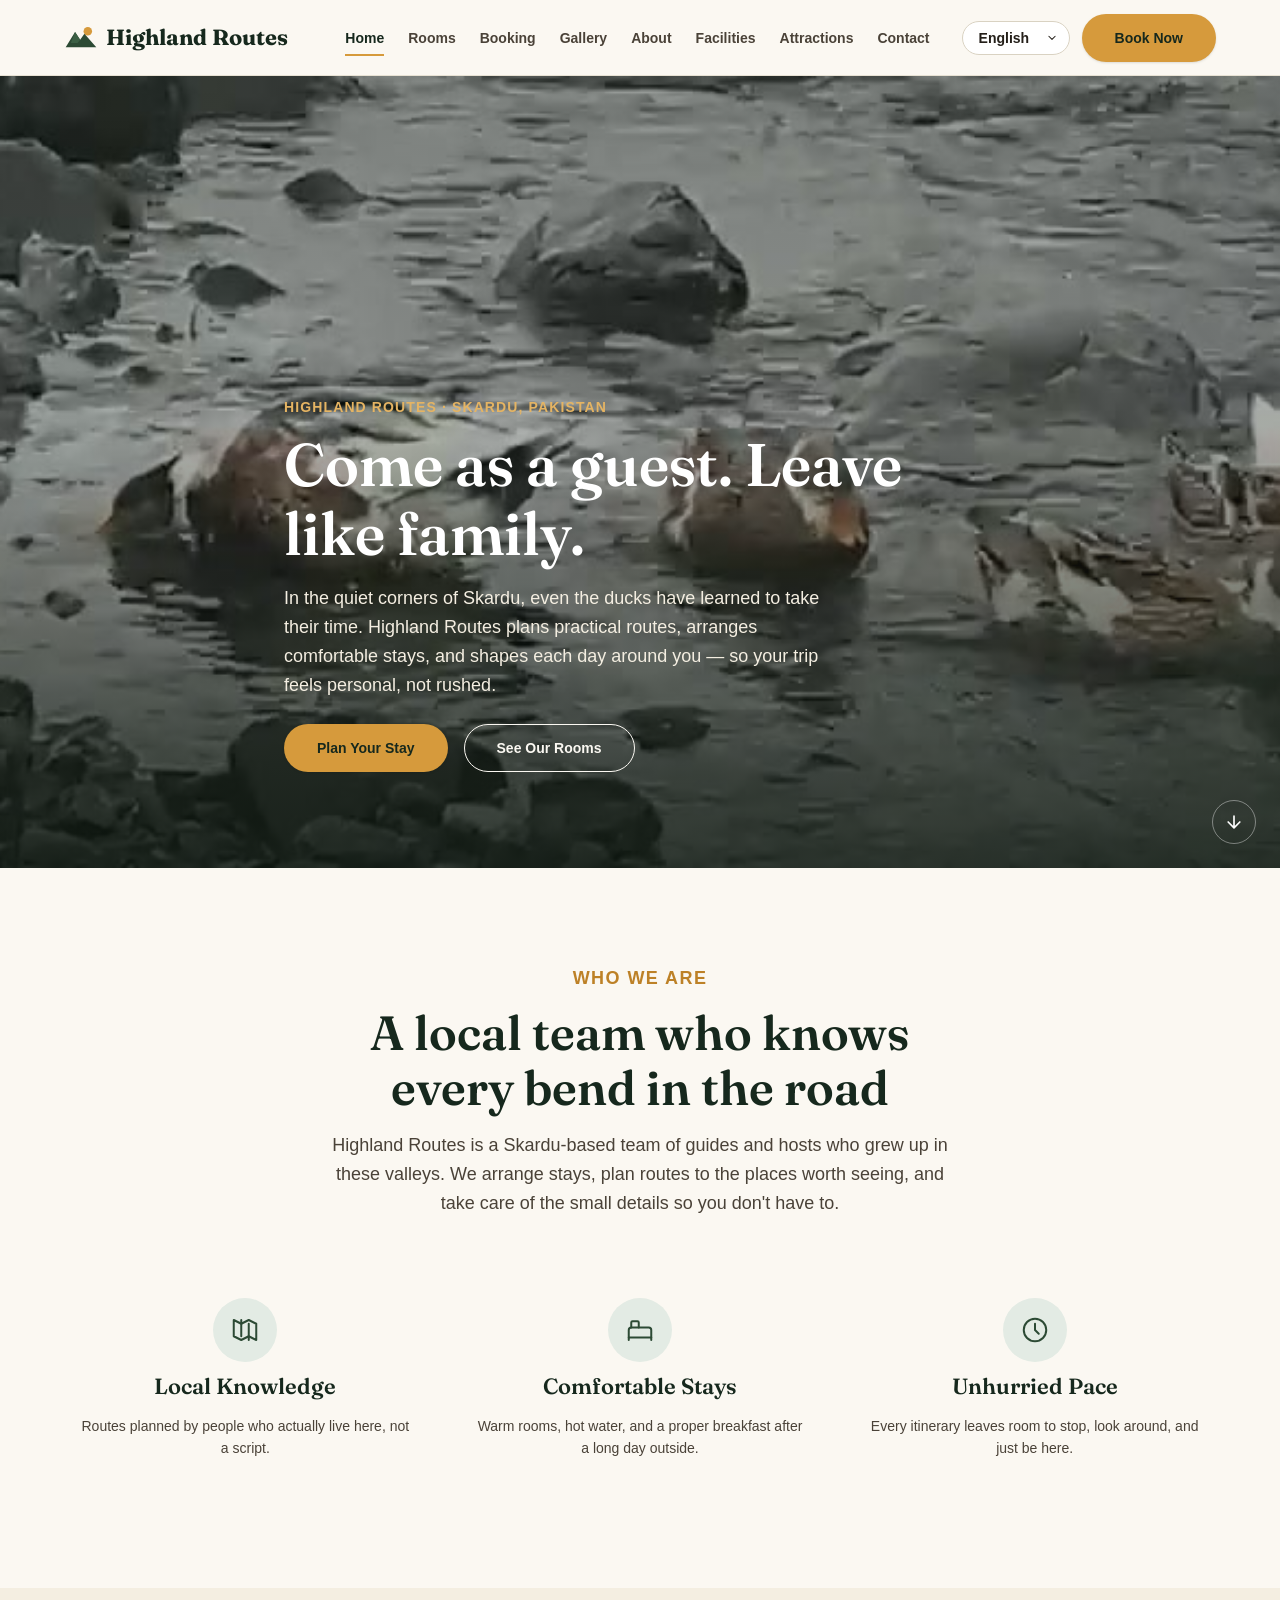
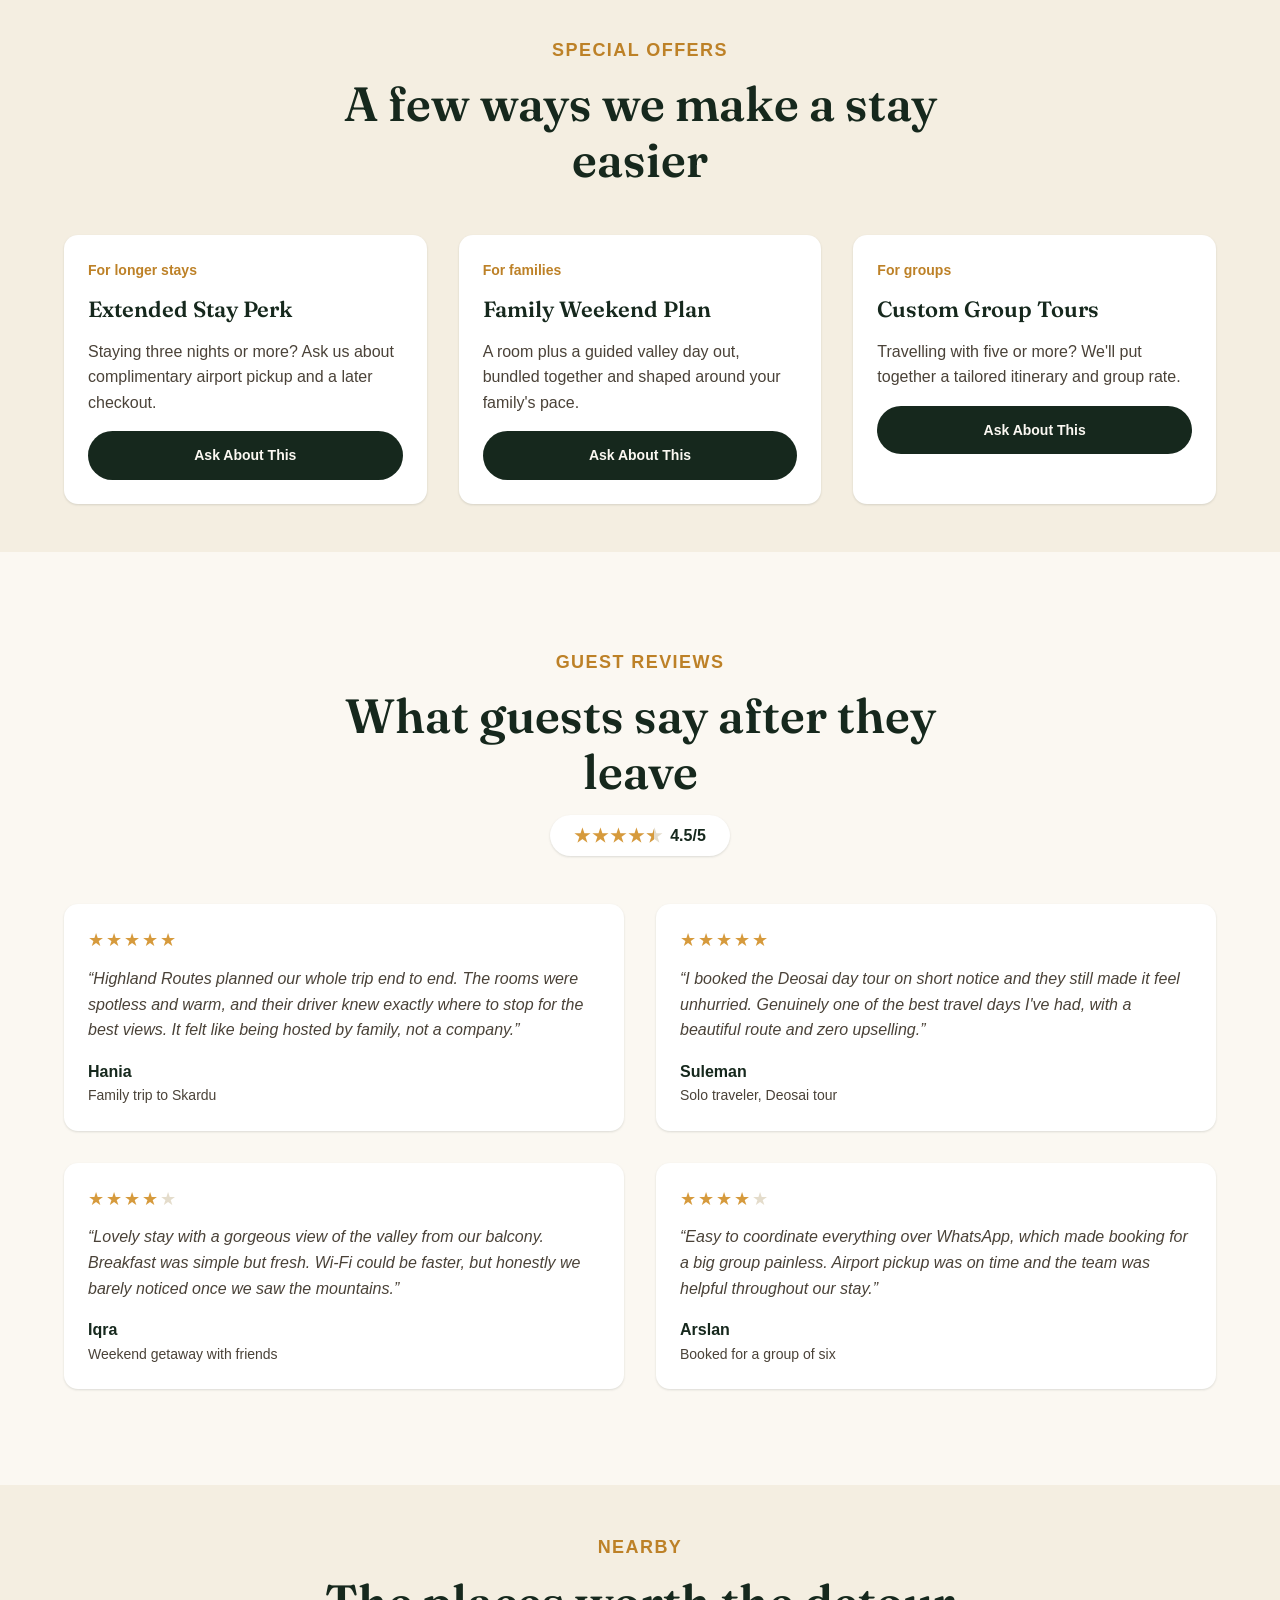
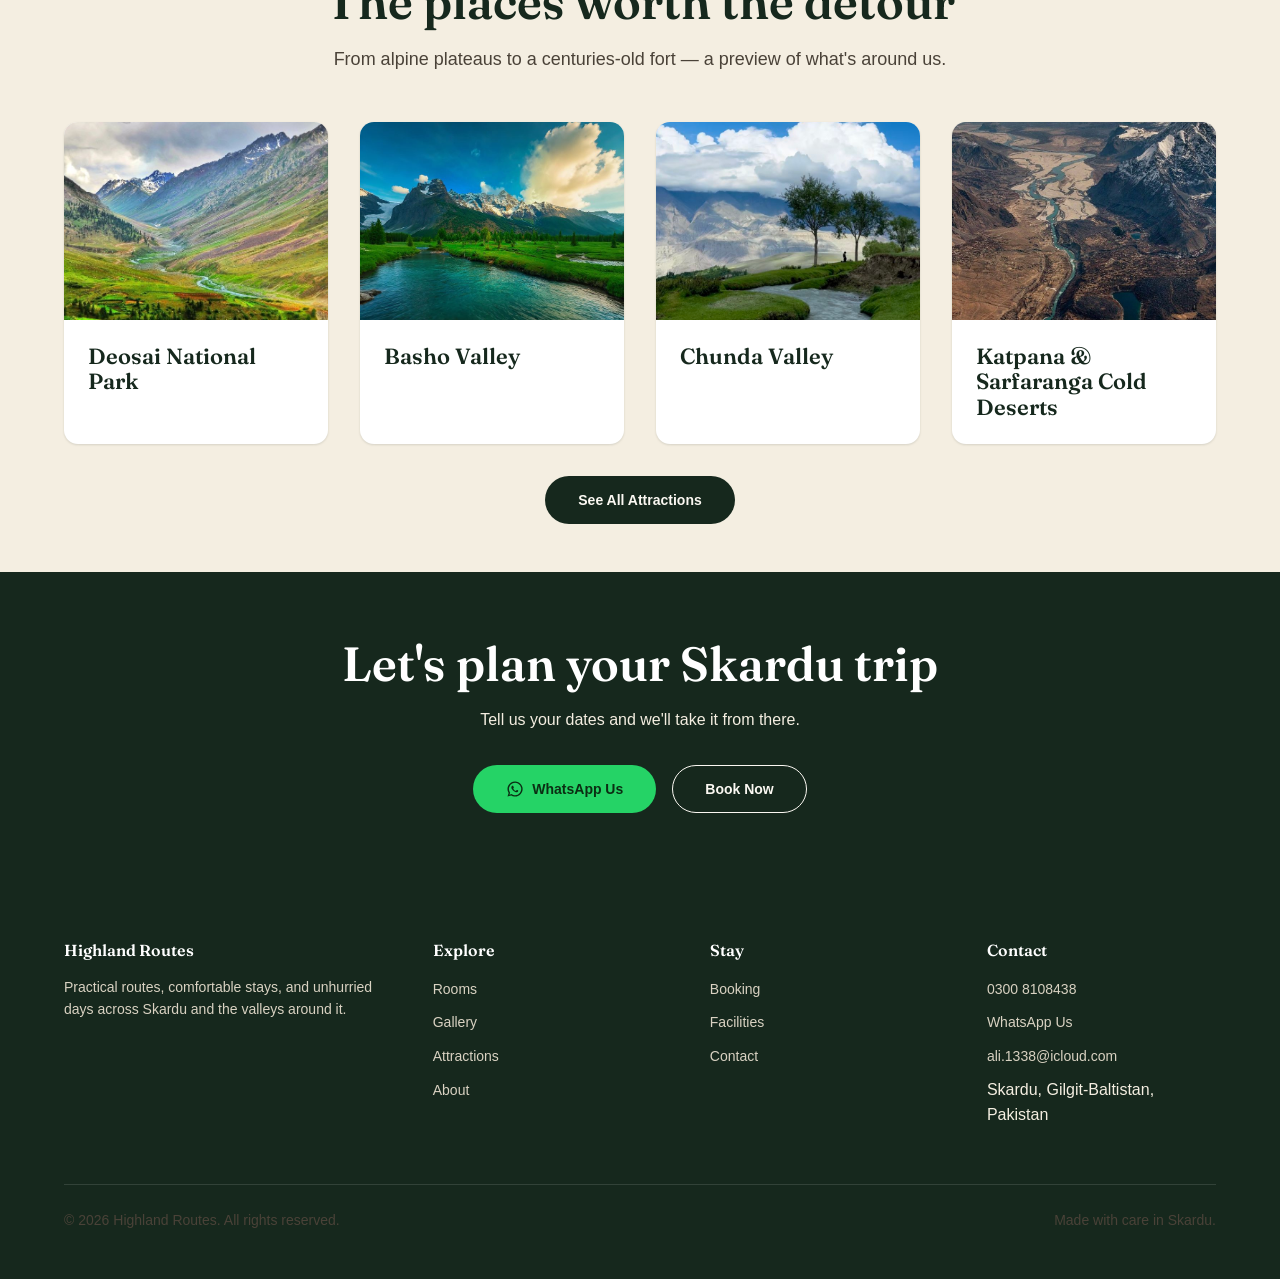
==== commit fe8a1505: "Add Google site verification meta tag" ====
--- a/index.html
+++ b/index.html
@@ -3,6 +3,7 @@
 <head>
 <meta charset="UTF-8">
 <meta name="viewport" content="width=device-width, initial-scale=1">
+<meta name="google-site-verification" content="zb8cW-KboSjuM8RbdgD6qhD3ebiAN4_UTLjA8TKZoSs" />
 <title>Highland Routes — Skardu Tours &amp; Guesthouse, Gilgit-Baltistan</title>
 <meta name="description" content="Highland Routes plans practical tours and comfortable stays across Skardu, Gilgit-Baltistan — from Deosai National Park to Upper Kachura Lake.">
 <link rel="canonical" href="https://www.highlandroutes.example/index.html">
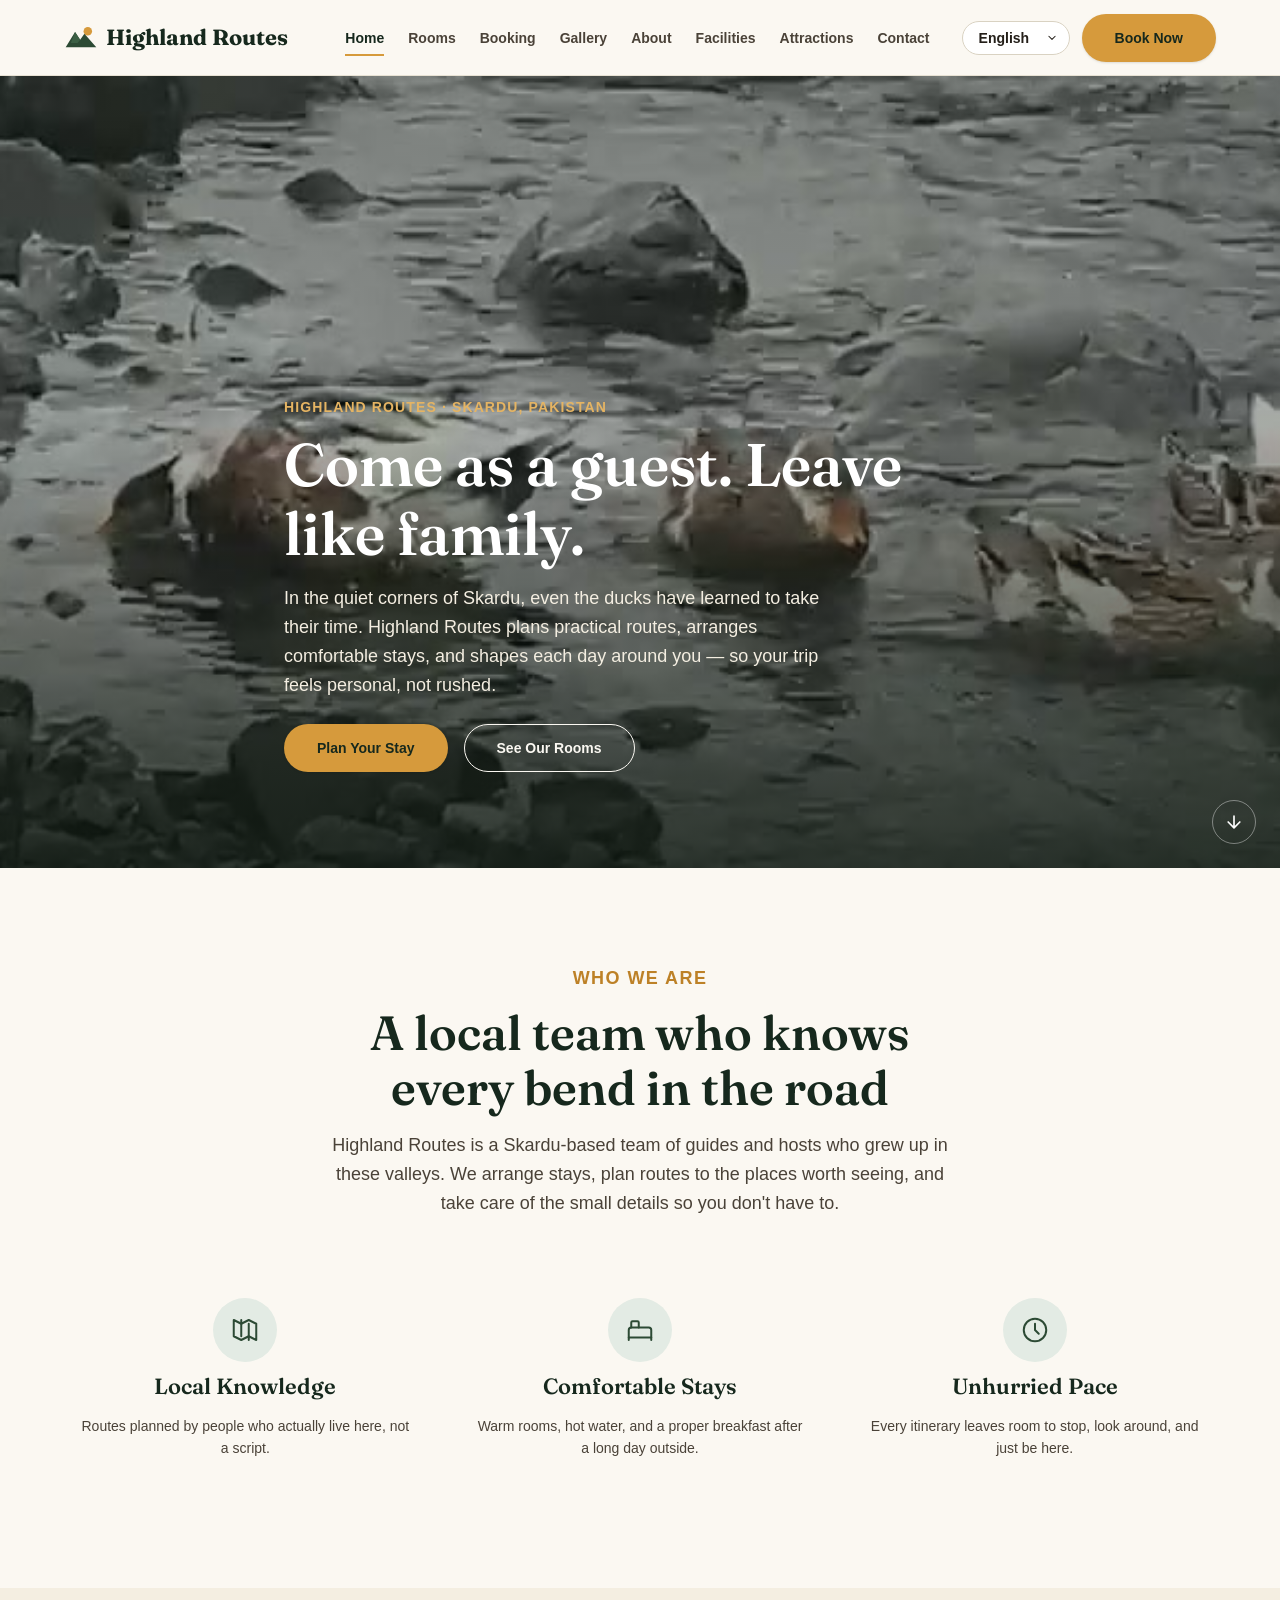
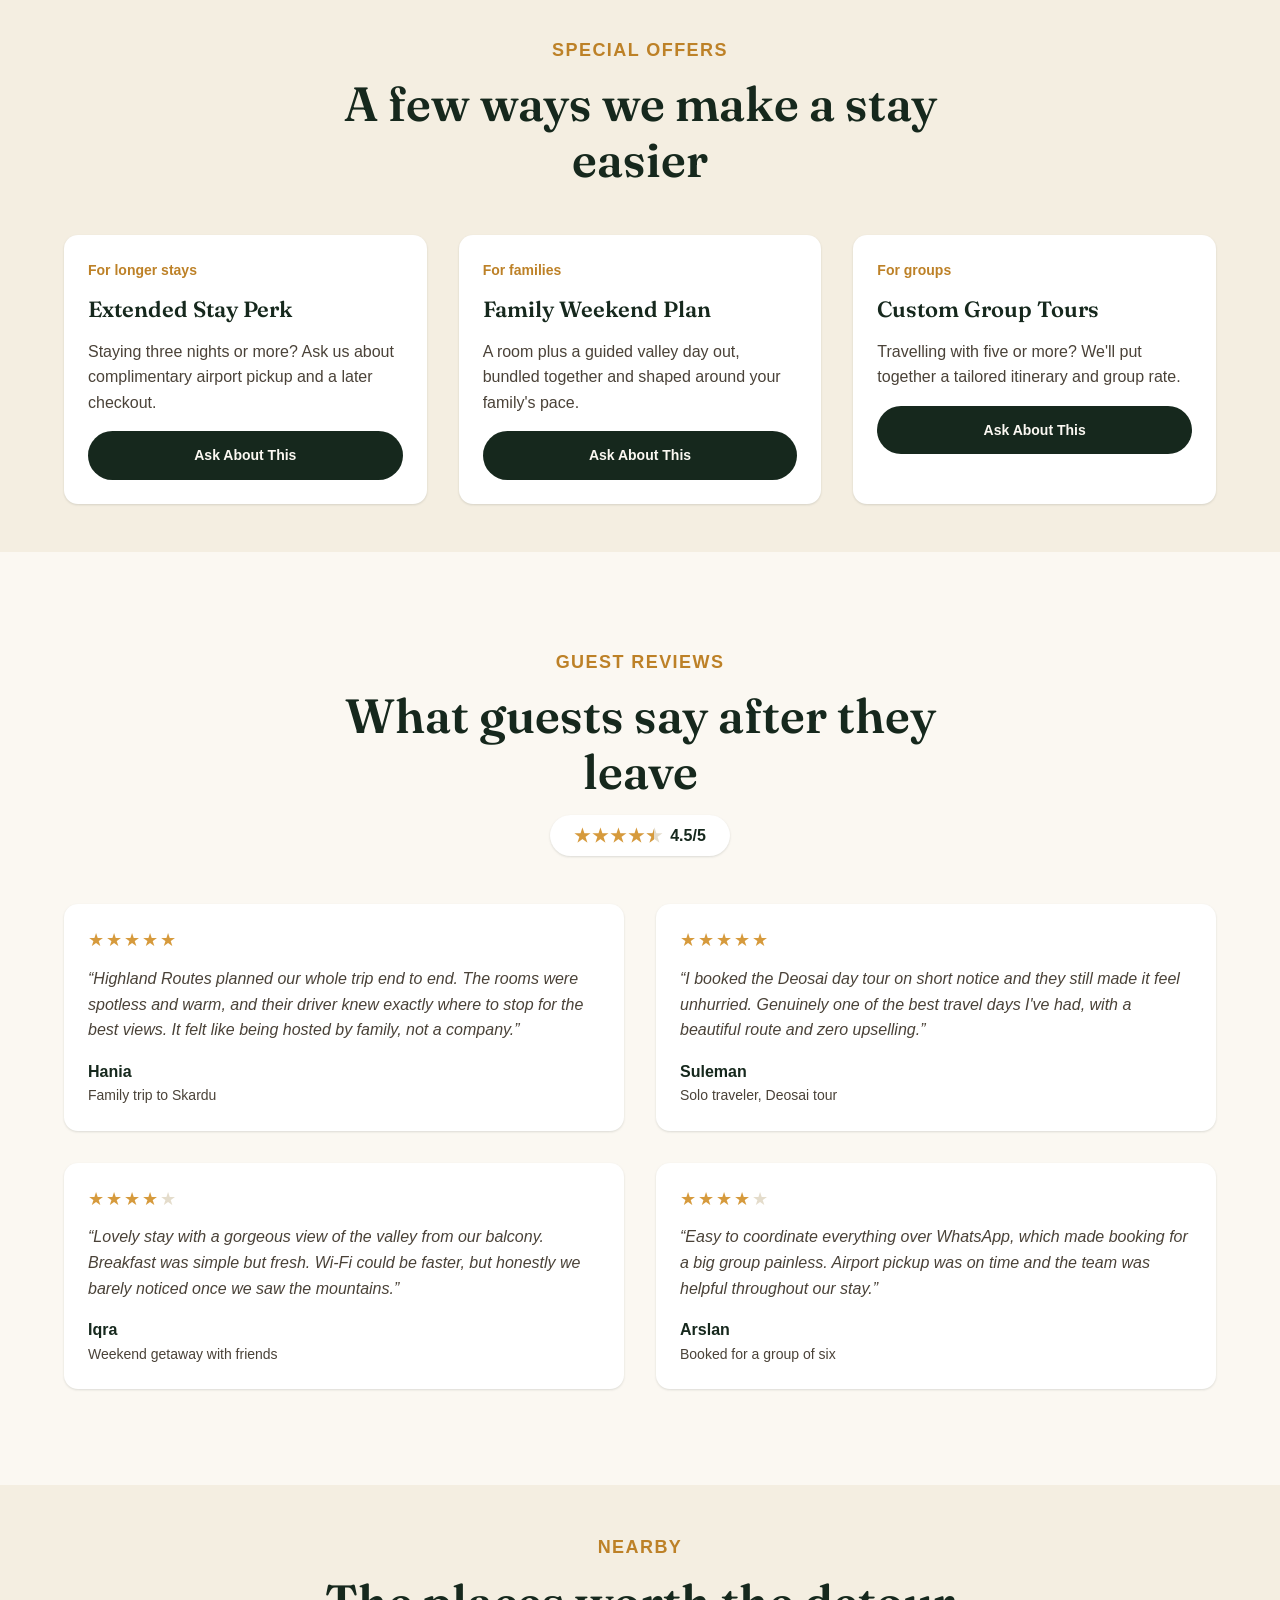
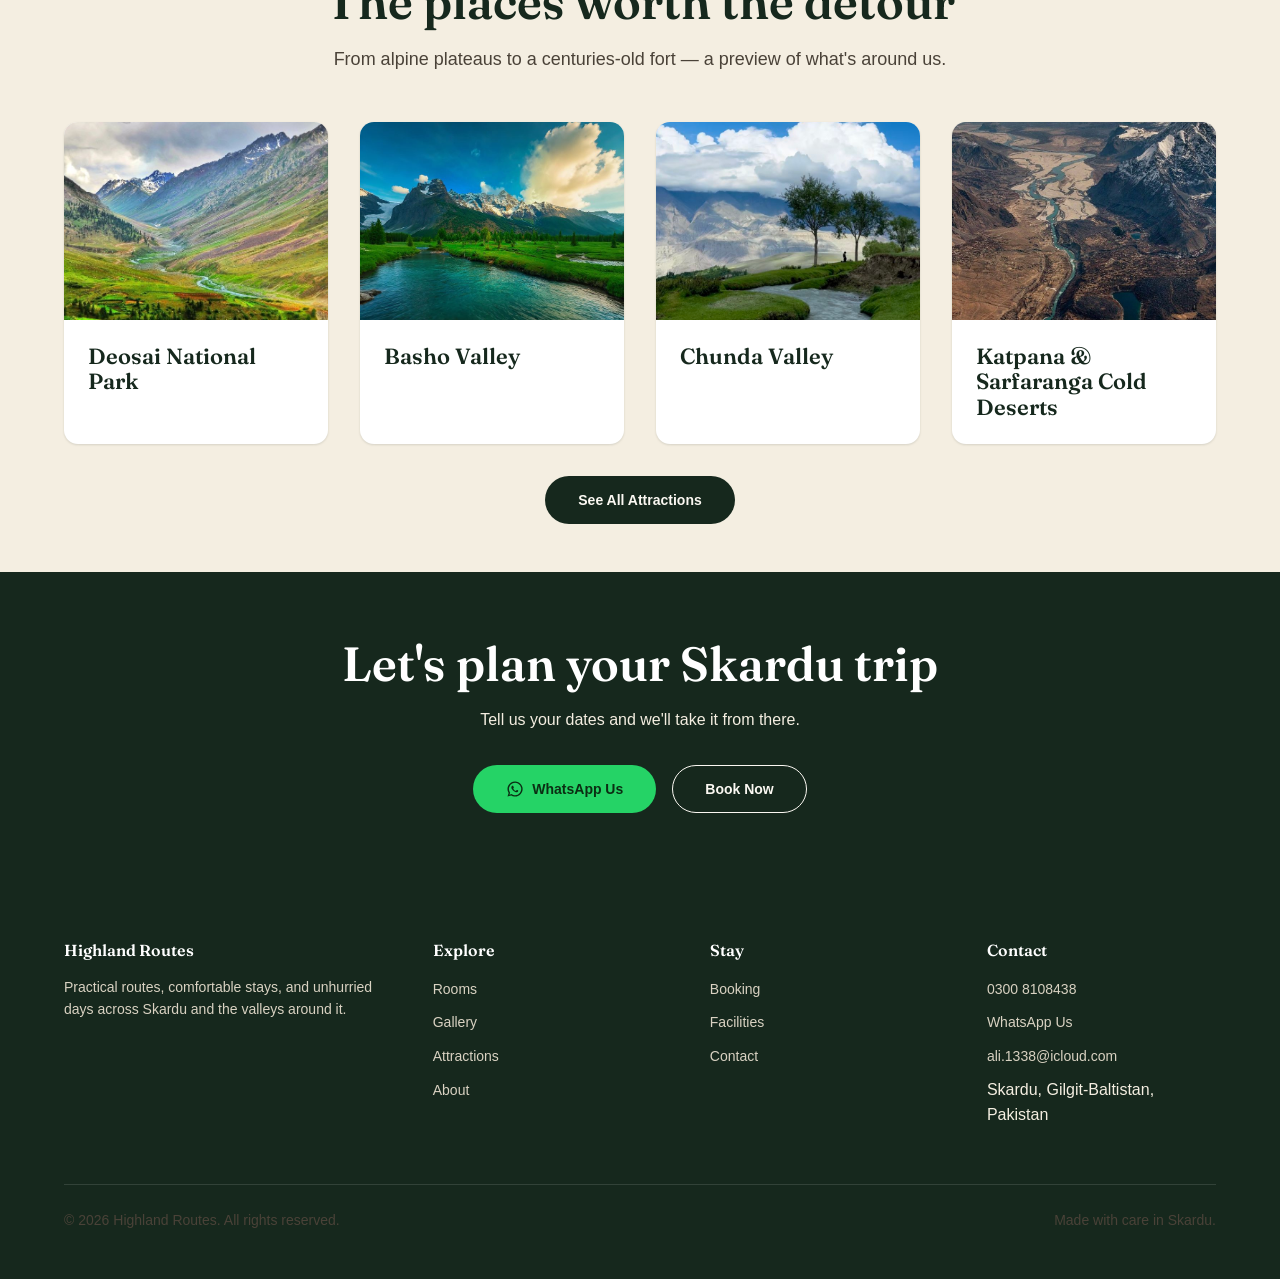
==== commit 2cb259bc: "Add files via upload" ====
--- a/index.html
+++ b/index.html
@@ -3,28 +3,27 @@
 <head>
 <meta charset="UTF-8">
 <meta name="viewport" content="width=device-width, initial-scale=1">
-<meta name="google-site-verification" content="zb8cW-KboSjuM8RbdgD6qhD3ebiAN4_UTLjA8TKZoSs" />
 <title>Highland Routes — Skardu Tours &amp; Guesthouse, Gilgit-Baltistan</title>
 <meta name="description" content="Highland Routes plans practical tours and comfortable stays across Skardu, Gilgit-Baltistan — from Deosai National Park to Upper Kachura Lake.">
-<link rel="canonical" href="https://www.highlandroutes.example/index.html">
+<link rel="canonical" href="https://highlandroutes.com/">
 <meta property="og:type" content="website">
 <meta property="og:site_name" content="Highland Routes">
 <meta property="og:title" content="Highland Routes — Skardu Tours & Guesthouse, Gilgit-Baltistan">
 <meta property="og:description" content="Highland Routes plans practical tours and comfortable stays across Skardu, Gilgit-Baltistan — from Deosai National Park to Upper Kachura Lake.">
-<meta property="og:image" content="https://www.highlandroutes.example/assets/images/og/og-default.jpg">
-<meta property="og:url" content="https://www.highlandroutes.example/index.html">
+<meta property="og:image" content="https://highlandroutes.com/assets/images/og/og-default.jpg">
+<meta property="og:url" content="https://highlandroutes.com/">
 <meta property="og:locale" content="en_PK">
 <meta name="twitter:card" content="summary_large_image">
 <meta name="twitter:title" content="Highland Routes — Skardu Tours & Guesthouse, Gilgit-Baltistan">
 <meta name="twitter:description" content="Highland Routes plans practical tours and comfortable stays across Skardu, Gilgit-Baltistan — from Deosai National Park to Upper Kachura Lake.">
-<meta name="twitter:image" content="https://www.highlandroutes.example/assets/images/og/og-default.jpg">
+<meta name="twitter:image" content="https://highlandroutes.com/assets/images/og/og-default.jpg">
 <script type="application/ld+json">
 {
   "@context": "https://schema.org",
   "@type": ["LodgingBusiness", "TravelAgency"],
   "name": "Highland Routes",
   "description": "Highland Routes plans practical tours and comfortable stays across Skardu, Gilgit-Baltistan.",
-  "image": "https://www.highlandroutes.example/assets/images/og/og-default.jpg",
+  "image": "https://highlandroutes.com/assets/images/og/og-default.jpg",
   "telephone": "+92-300-8108438",
   "email": "ali.1338@icloud.com",
   "priceRange": "$$",
@@ -34,7 +33,7 @@
     "addressRegion": "Gilgit-Baltistan",
     "addressCountry": "PK"
   },
-  "url": "https://www.highlandroutes.example/"
+  "url": "https://highlandroutes.com/"
 }
 </script>
 <link rel="icon" type="image/svg+xml" href="data:image/svg+xml,%3Csvg xmlns='http://www.w3.org/2000/svg' viewBox='0 0 40 40'%3E%3Crect width='40' height='40' rx='8' fill='%232c4a34'/%3E%3Cpath d='M4 30L15 14L20 21L25 15L36 30H4Z' fill='%23d69a3c'/%3E%3C/svg%3E">
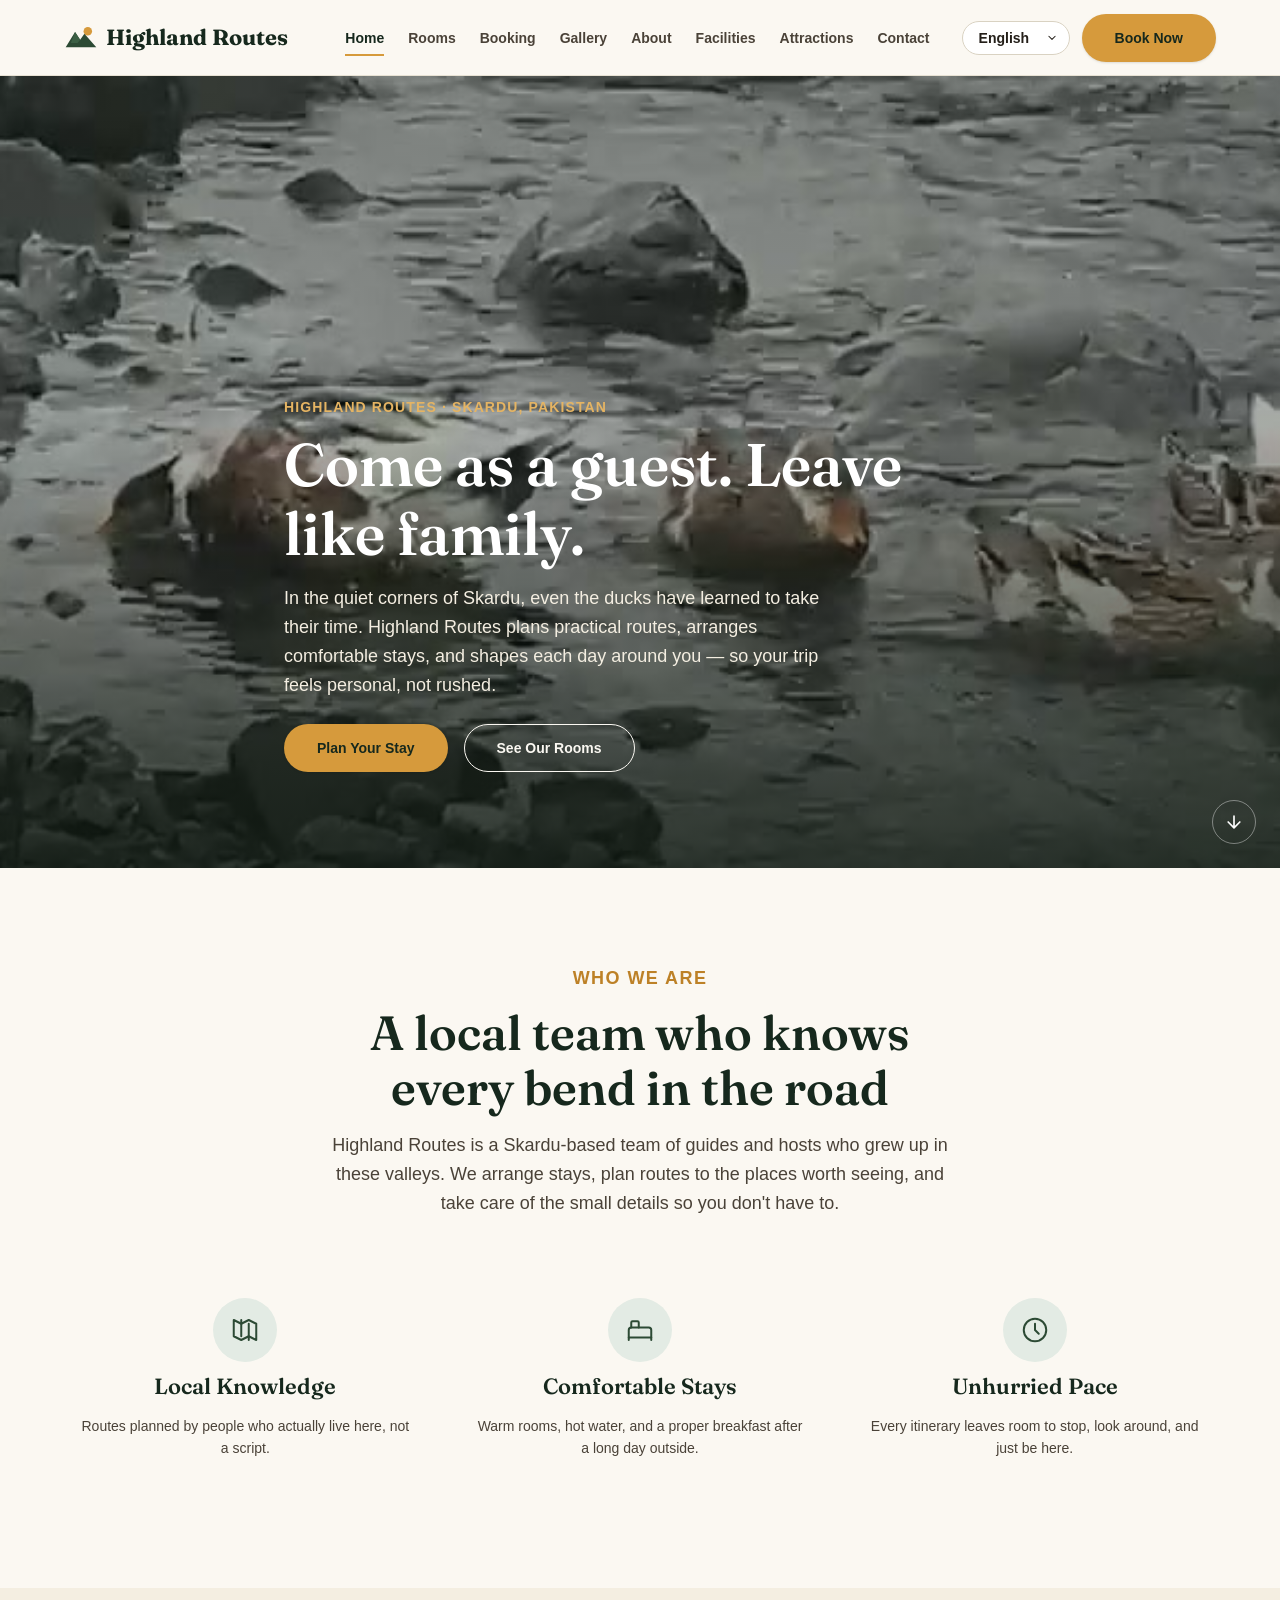
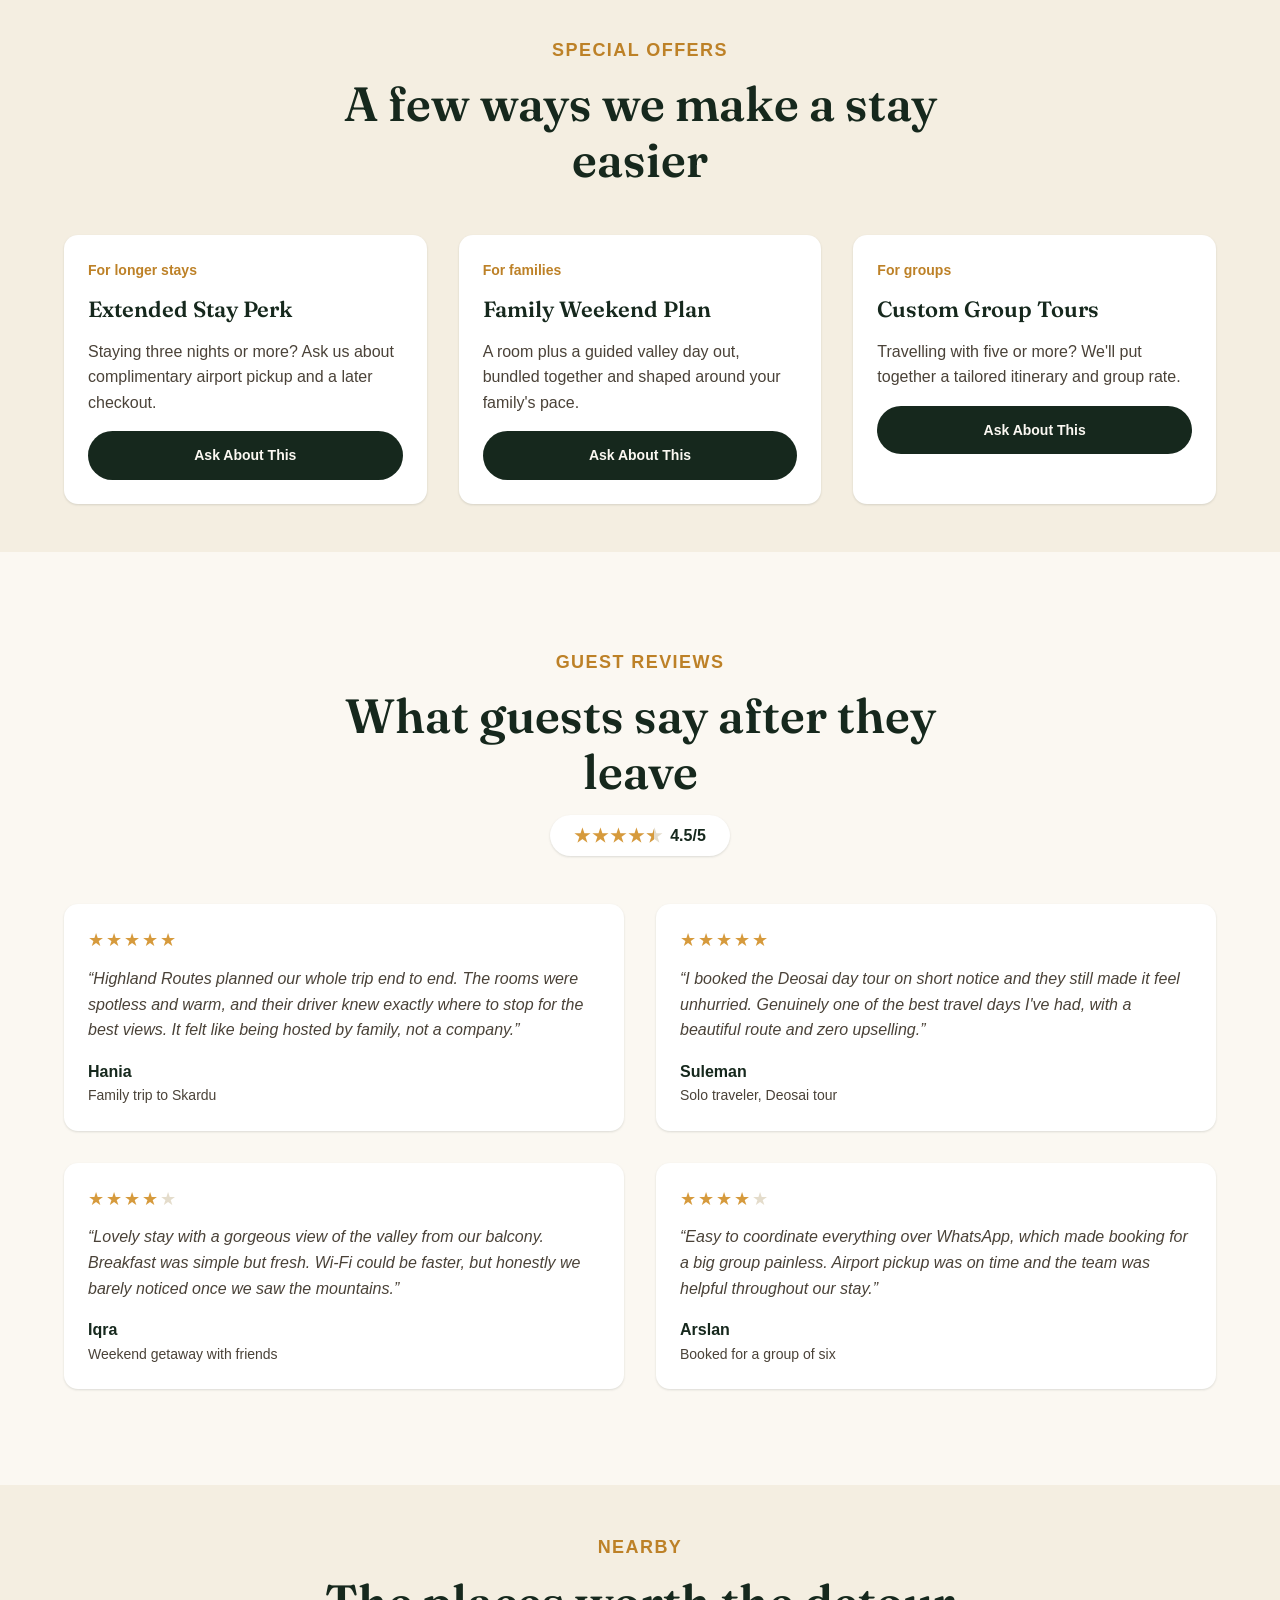
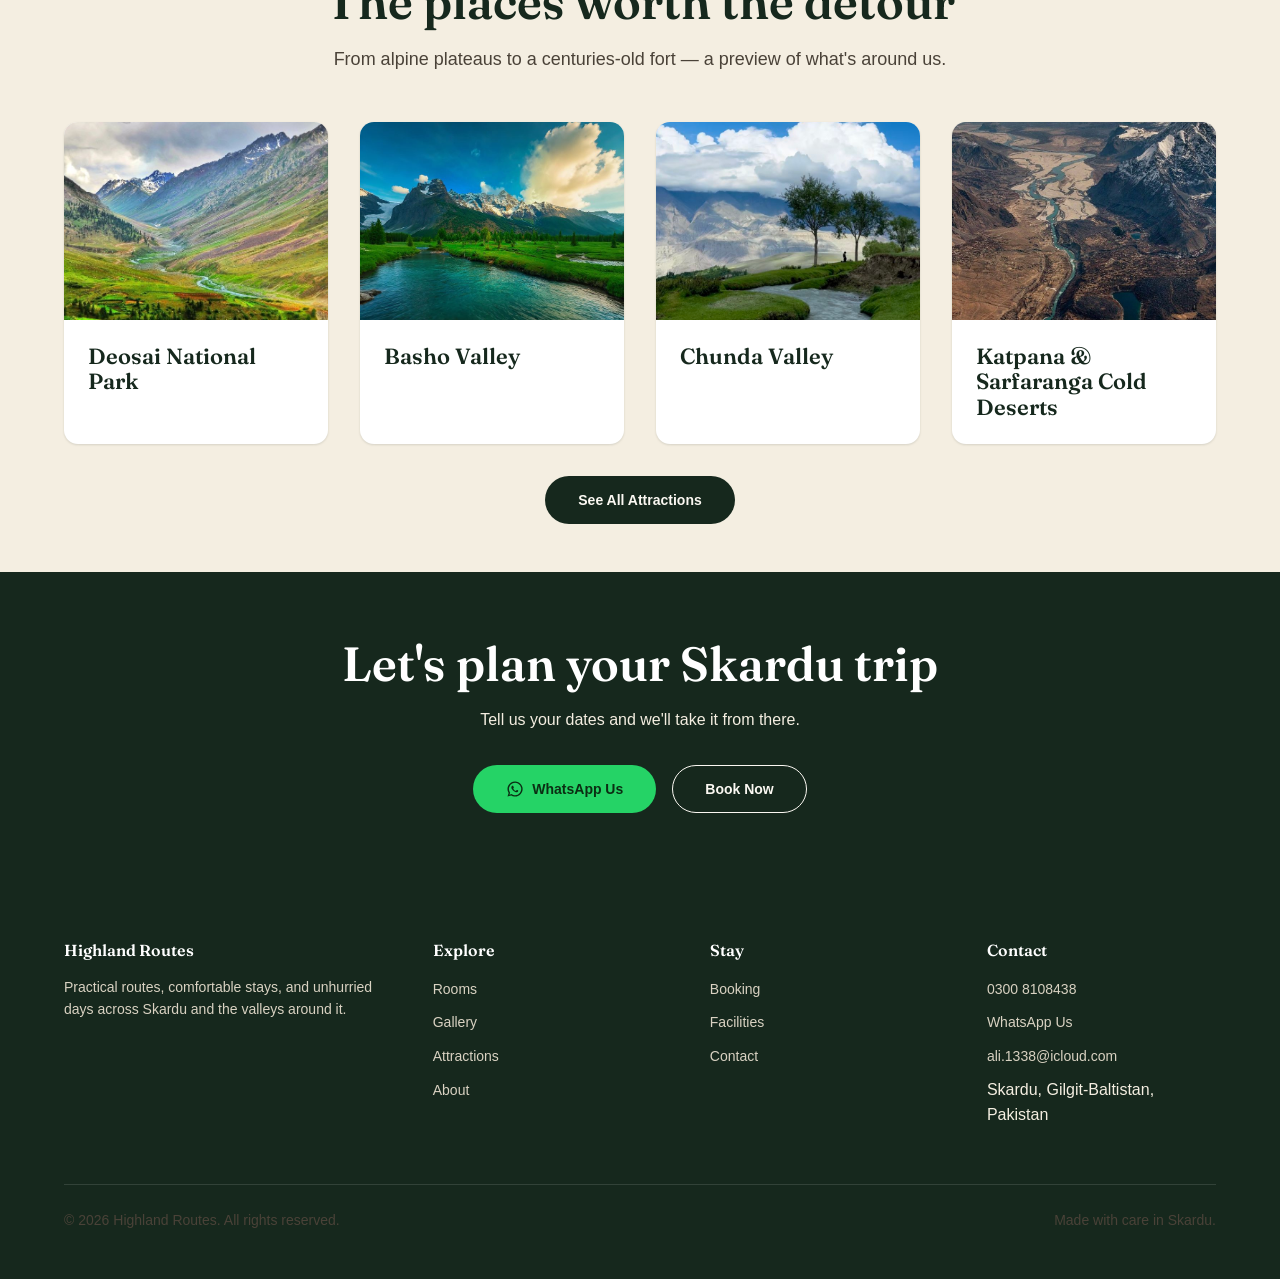
==== commit a81736ad: "Add Google site verification meta tag" ====
--- a/index.html
+++ b/index.html
@@ -3,6 +3,7 @@
 <head>
 <meta charset="UTF-8">
 <meta name="viewport" content="width=device-width, initial-scale=1">
+<meta name="google-site-verification" content="zb8cW-KboSjuM8RbdgD6qhD3ebiAN4_UTLjA8TKZoSs" />
 <title>Highland Routes — Skardu Tours &amp; Guesthouse, Gilgit-Baltistan</title>
 <meta name="description" content="Highland Routes plans practical tours and comfortable stays across Skardu, Gilgit-Baltistan — from Deosai National Park to Upper Kachura Lake.">
 <link rel="canonical" href="https://highlandroutes.com/">
